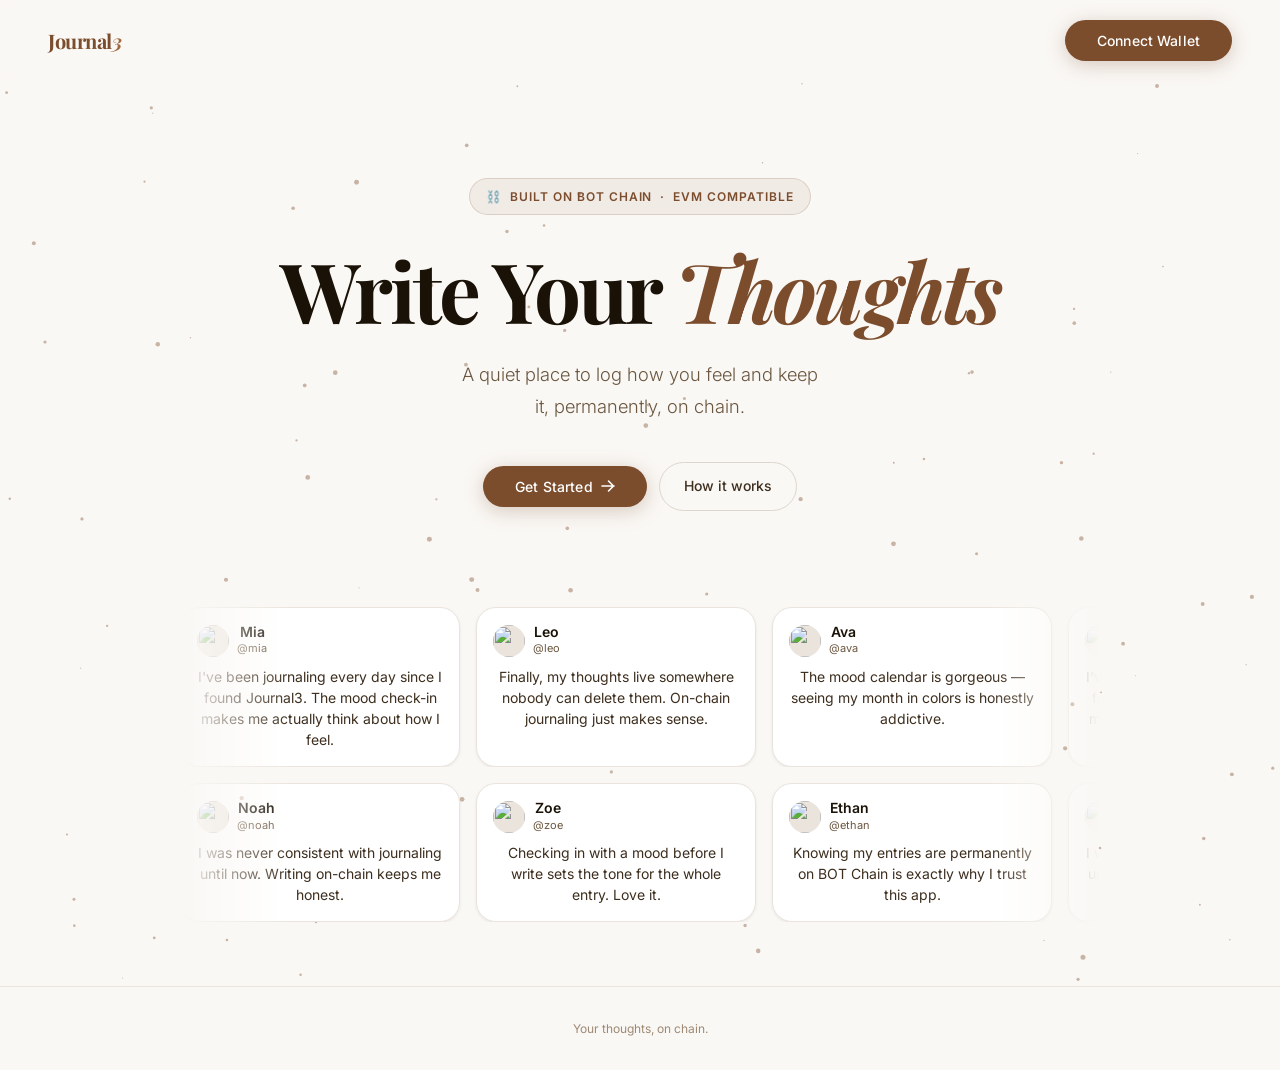
==== index.html @ 5c11bed6 "feat: add Stellar SDK and Freighter API CDN links" ====
<!DOCTYPE html>
<html lang="en">
<head>
  <meta charset="UTF-8" />
  <meta name="viewport" content="width=device-width, initial-scale=1.0" />
  <title>Journal3 — Your thoughts, on chain.</title>
  <meta name="description" content="A daily journaling mini-dApp on BOT Chain. Log your mood, write your thoughts, attach a photo, and optionally mint your entries as NFTs." />
  <meta name="theme-color" content="#FAF8F5" />
  <meta property="og:title" content="Journal3" />
  <meta property="og:description" content="Your daily journal, permanently on BOT Chain." />
  <meta property="og:type" content="website" />

  <!-- Google Fonts (preloaded in CSS; listed here for preconnect) -->
  <link rel="preconnect" href="https://fonts.googleapis.com" />
  <link rel="preconnect" href="https://fonts.gstatic.com" crossorigin />

  <link rel="stylesheet" href="styles.css" />
</head>
<body>

<!-- ══════════════════════════════════════════════════════════
     LANDING PAGE
     Shown before wallet is connected.
══════════════════════════════════════════════════════════ -->
<section id="landing" aria-label="Landing page">

  <!-- Nav -->
  <nav class="landing-nav" id="landing-nav" role="navigation" aria-label="Site navigation">
    <div class="landing-logo" aria-label="Journal3">Journal<em>3</em></div>
    <button class="btn-primary" id="nav-connect-btn" onclick="connectWallet()">
      Connect Wallet
    </button>
  </nav>

  <!-- Hero -->
  <div class="landing-hero" role="main">
    <canvas id="particles-canvas" class="particles-canvas"></canvas>
    <span class="hero-eyebrow" aria-label="Built on BOT Chain">
      ⛓️ &nbsp;Built on BOT Chain &nbsp;·&nbsp; EVM Compatible
    </span>

    <h1 class="hero-headline" id="hero-headline-text">
      Write Your <em>Thoughts.</em>
    </h1>

    <p class="hero-body">
      A quiet place to log how you feel and keep it,&nbsp;permanently,&nbsp;on&nbsp;chain.
    </p>

    <div class="hero-cta-group">
      <button class="btn-primary" id="hero-connect-btn" onclick="connectWallet()">
        Get Started
        <svg width="14" height="14" viewBox="0 0 14 14" fill="none" aria-hidden="true">
          <path d="M1 7h12M7.5 2l5 5-5 5" stroke="currentColor" stroke-width="1.6"
                stroke-linecap="round" stroke-linejoin="round"/>
        </svg>
      </button>
      <a class="btn-secondary" href="how-it-works.html">How it works</a>
    </div>

    <!-- Testimonial marquee -->
    <div class="hero-reviews" aria-label="What people say about Journal3">
      <div class="marquee-row">
        <div class="marquee-track">
          <div class="review-card">
            <div class="review-head">
              <img class="review-avatar" src="https://avatar.vercel.sh/mia" alt="" width="32" height="32" />
              <div class="review-meta">
                <span class="review-name">Mia</span>
                <span class="review-user">@mia</span>
              </div>
            </div>
            <p class="review-body">I've been journaling every day since I found Journal3. The mood check-in makes me actually think about how I feel.</p>
          </div>
          <div class="review-card">
            <div class="review-head">
              <img class="review-avatar" src="https://avatar.vercel.sh/leo" alt="" width="32" height="32" />
              <div class="review-meta">
                <span class="review-name">Leo</span>
                <span class="review-user">@leo</span>
              </div>
            </div>
            <p class="review-body">Finally, my thoughts live somewhere nobody can delete them. On-chain journaling just makes sense.</p>
          </div>
          <div class="review-card">
            <div class="review-head">
              <img class="review-avatar" src="https://avatar.vercel.sh/ava" alt="" width="32" height="32" />
              <div class="review-meta">
                <span class="review-name">Ava</span>
                <span class="review-user">@ava</span>
              </div>
            </div>
            <p class="review-body">The mood calendar is gorgeous — seeing my month in colors is honestly addictive.</p>
          </div>
          <div class="review-card">
            <div class="review-head">
              <img class="review-avatar" src="https://avatar.vercel.sh/mia" alt="" width="32" height="32" />
              <div class="review-meta">
                <span class="review-name">Mia</span>
                <span class="review-user">@mia</span>
              </div>
            </div>
            <p class="review-body">I've been journaling every day since I found Journal3. The mood check-in makes me actually think about how I feel.</p>
          </div>
          <div class="review-card">
            <div class="review-head">
              <img class="review-avatar" src="https://avatar.vercel.sh/leo" alt="" width="32" height="32" />
              <div class="review-meta">
                <span class="review-name">Leo</span>
                <span class="review-user">@leo</span>
              </div>
            </div>
            <p class="review-body">Finally, my thoughts live somewhere nobody can delete them. On-chain journaling just makes sense.</p>
          </div>
          <div class="review-card">
            <div class="review-head">
              <img class="review-avatar" src="https://avatar.vercel.sh/ava" alt="" width="32" height="32" />
              <div class="review-meta">
                <span class="review-name">Ava</span>
                <span class="review-user">@ava</span>
              </div>
            </div>
            <p class="review-body">The mood calendar is gorgeous — seeing my month in colors is honestly addictive.</p>
          </div>
        </div>
      </div>

      <div class="marquee-row reverse">
        <div class="marquee-track">
          <div class="review-card">
            <div class="review-head">
              <img class="review-avatar" src="https://avatar.vercel.sh/noah" alt="" width="32" height="32" />
              <div class="review-meta">
                <span class="review-name">Noah</span>
                <span class="review-user">@noah</span>
              </div>
            </div>
            <p class="review-body">I was never consistent with journaling until now. Writing on-chain keeps me honest.</p>
          </div>
          <div class="review-card">
            <div class="review-head">
              <img class="review-avatar" src="https://avatar.vercel.sh/zoe" alt="" width="32" height="32" />
              <div class="review-meta">
                <span class="review-name">Zoe</span>
                <span class="review-user">@zoe</span>
              </div>
            </div>
            <p class="review-body">Checking in with a mood before I write sets the tone for the whole entry. Love it.</p>
          </div>
          <div class="review-card">
            <div class="review-head">
              <img class="review-avatar" src="https://avatar.vercel.sh/ethan" alt="" width="32" height="32" />
              <div class="review-meta">
                <span class="review-name">Ethan</span>
                <span class="review-user">@ethan</span>
              </div>
            </div>
            <p class="review-body">Knowing my entries are permanently on BOT Chain is exactly why I trust this app.</p>
          </div>
          <div class="review-card">
            <div class="review-head">
              <img class="review-avatar" src="https://avatar.vercel.sh/noah" alt="" width="32" height="32" />
              <div class="review-meta">
                <span class="review-name">Noah</span>
                <span class="review-user">@noah</span>
              </div>
            </div>
            <p class="review-body">I was never consistent with journaling until now. Writing on-chain keeps me honest.</p>
          </div>
          <div class="review-card">
            <div class="review-head">
              <img class="review-avatar" src="https://avatar.vercel.sh/zoe" alt="" width="32" height="32" />
              <div class="review-meta">
                <span class="review-name">Zoe</span>
                <span class="review-user">@zoe</span>
              </div>
            </div>
            <p class="review-body">Checking in with a mood before I write sets the tone for the whole entry. Love it.</p>
          </div>
          <div class="review-card">
            <div class="review-head">
              <img class="review-avatar" src="https://avatar.vercel.sh/ethan" alt="" width="32" height="32" />
              <div class="review-meta">
                <span class="review-name">Ethan</span>
                <span class="review-user">@ethan</span>
              </div>
            </div>
            <p class="review-body">Knowing my entries are permanently on BOT Chain is exactly why I trust this app.</p>
          </div>
        </div>
      </div>
    </div>
  </div>

  <!-- Footer -->
  <footer class="landing-footer">
    <p>Your thoughts, on chain.</p>
  </footer>
</section>


<!-- ══════════════════════════════════════════════════════════
     APP SHELL
     Shown after wallet is connected.
══════════════════════════════════════════════════════════ -->
<div id="app" role="application" aria-label="Journal3 App">

  <!-- ── Floating Pill Sidebar ──────────────────────────────── -->
  <nav class="app-sidebar" role="navigation" aria-label="App navigation">

    <div class="sidebar-logo" aria-hidden="true">J3</div>
    <div class="sidebar-divider" role="separator"></div>

    <!-- Home / Dashboard -->
    <button class="sidebar-btn active"
            id="nav-dashboard"
            data-panel="dashboard"
            data-tip="Home"
            onclick="navigateTo('dashboard')"
            aria-label="Home / Dashboard"
            aria-current="page">
      <svg viewBox="0 0 20 20" fill="currentColor" aria-hidden="true">
        <path d="M10.707 2.293a1 1 0 00-1.414 0l-7 7a1 1 0 001.414 1.414L4
          10.414V17a1 1 0 001 1h2a1 1 0 001-1v-2a1 1 0 011-1h2a1 1 0 011
          1v2a1 1 0 001 1h2a1 1 0 001-1v-6.586l.293.293a1 1 0 001.414
          -1.414l-7-7z"/>
      </svg>
    </button>

    <!-- Write Entry -->
    <button class="sidebar-btn"
            id="nav-write"
            data-panel="write"
            data-tip="Write Entry"
            onclick="navigateTo('write')"
            aria-label="Write new entry">
      <svg viewBox="0 0 20 20" fill="currentColor" aria-hidden="true">
        <path d="M13.586 3.586a2 2 0 112.828 2.828l-.793.793-2.828
          -2.828.793-.793zM11.379 5.793L3 14.172V17h2.828l8.38-8.379
          -2.83-2.828z"/>
      </svg>
    </button>

    <!-- All Entries -->
    <button class="sidebar-btn"
            id="nav-entries"
            data-panel="entries"
            data-tip="All Entries"
            onclick="navigateTo('entries')"
            aria-label="View all entries">
      <svg viewBox="0 0 20 20" fill="currentColor" aria-hidden="true">
        <path fill-rule="evenodd" d="M6 2a1 1 0 00-1 1v1H4a2 2 0 00-2 2v10a2
          2 0 002 2h12a2 2 0 002-2V6a2 2 0 00-2-2h-1V3a1 1 0 10-2 0v1H7V3a1
          1 0 00-1-1zm0 5a1 1 0 000 2h8a1 1 0 100-2H6z" clip-rule="evenodd"/>
      </svg>
    </button>

    <!-- Mood -->
    <button class="sidebar-btn"
            id="nav-mood"
            data-panel="mood"
            data-tip="Mood Stats"
            onclick="navigateTo('mood')"
            aria-label="Mood Statistics">
      <svg viewBox="0 0 24 24" fill="none" stroke="currentColor" stroke-width="2" stroke-linecap="round" stroke-linejoin="round">
        <circle cx="12" cy="12" r="10"></circle>
        <path d="M8 14s1.5 2 4 2 4-2 4-2"></path>
        <line x1="9" y1="9" x2="9.01" y2="9"></line>
        <line x1="15" y1="9" x2="15.01" y2="9"></line>
      </svg>
    </button>

    <div class="sidebar-divider" role="separator"></div>

    <!-- Settings -->
    <button class="sidebar-btn"
            id="nav-settings"
            data-panel="settings"
            data-tip="Settings"
            onclick="navigateTo('settings')"
            aria-label="Settings">
      <svg viewBox="0 0 20 20" fill="currentColor" aria-hidden="true">
        <path fill-rule="evenodd" d="M11.49 3.17c-.38-1.56-2.6-1.56-2.98
          0a1.532 1.532 0 01-2.286.948c-1.372-.836-2.942.734-2.106
          2.106.54.886.061 2.042-.947 2.287-1.561.379-1.561 2.6 0 2.978a1.532
          1.532 0 01.947 2.287c-.836 1.372.734 2.942 2.106 2.106a1.532 1.532
          0 012.287.947c.379 1.561 2.6 1.561 2.978 0a1.533 1.533 0 012.287
          -.947c1.372.836 2.942-.734 2.106-2.106a1.533 1.533 0 01.947-2.287
          c1.561-.379 1.561-2.6 0-2.978a1.532 1.532 0 01-.947-2.287c.836
          -1.372-.734-2.942-2.106-2.106a1.532 1.532 0 01-2.287-.947zM10 13a3
          3 0 100-6 3 3 0 000 6z" clip-rule="evenodd"/>
      </svg>
    </button>
    
    <!-- Exit / Home -->
    <button class="sidebar-btn"
            id="nav-logout"
            data-tip="Exit App"
            onclick="disconnectWallet()"
            aria-label="Exit to landing page"
            style="color: var(--error);">
      <svg viewBox="0 0 24 24" fill="none" stroke="currentColor" stroke-width="2" stroke-linecap="round" stroke-linejoin="round">
        <path d="M9 21H5a2 2 0 0 1-2-2V5a2 2 0 0 1 2-2h4"></path>
        <polyline points="16 17 21 12 16 7"></polyline>
        <line x1="21" y1="12" x2="9" y2="12"></line>
      </svg>
    </button>

  </nav>

  <!-- ── Main Content ───────────────────────────────────────── -->
  <main class="app-main" role="main">

    <!-- Top Bar -->
    <div class="app-topbar" style="justify-content: flex-end;">
      <div class="topbar-right">
        <span class="network-badge testnet" id="network-badge" aria-live="polite"><svg width="12" height="12" viewBox="0 0 24 24" fill="none" stroke="currentColor" stroke-width="2" stroke-linecap="round" stroke-linejoin="round" style="display:inline-block;vertical-align:-2px;margin-right:5px;"><path d="M9 3h6M10 3v5.5L4.5 19a2 2 0 0 0 1.8 3h11.4a2 2 0 0 0 1.8-3L14 8.5V3"/><path d="M7 15h10"/></svg>Testnet</span>
        <div class="wallet-chip" id="wallet-chip" aria-live="polite">
          <div class="wallet-dot" aria-hidden="true"></div>
          <span id="wallet-address-short">0x···</span>
        </div>
      </div>
    </div>

    <!-- ── Dashboard Panel ── -->
    <section class="panel active" id="panel-dashboard" aria-label="Dashboard">
      <div id="dashboard-content"></div>
    </section>

    <!-- ── Write Panel ── -->
    <section class="panel" id="panel-write" aria-label="Write entry">
      <h2 class="panel-title">New Entry</h2>
      <p class="panel-subtitle">Take a moment. Write what's on your mind.</p>
      <div id="write-content"></div>
    </section>

    <!-- ── All Entries Panel ── -->
    <section class="panel" id="panel-entries" aria-label="All entries">
      <h2 class="panel-title">Your Journal</h2>
      <p class="panel-subtitle">Every entry, forever on chain.</p>
      <div id="entries-content"></div>
    </section>

    <!-- ── Mood Panel ── -->
    <section class="panel" id="panel-mood" aria-label="Mood Statistics">
      <div id="mood-content"></div>
    </section>

    <!-- ── Settings Panel ── -->
    <section class="panel" id="panel-settings" aria-label="Settings">
      <h2 class="panel-title">Settings</h2>
      <p class="panel-subtitle">Manage your Journal3 profile and preferences.</p>
      <div id="settings-content"></div>
    </section>

  </main>
</div>


<!-- ══════════════════════════════════════════════════════════
     MODALS
══════════════════════════════════════════════════════════ -->

<!-- ── Edit Entry Modal ── -->
<div class="modal-overlay" id="edit-modal" role="dialog"
     aria-modal="true" aria-labelledby="edit-modal-title">
  <div class="modal">
    <h3 class="modal-title" id="edit-modal-title">Edit Entry</h3>
    <p class="modal-subtitle">
      Changes are saved on-chain. The previous state remains in blockchain history forever.
    </p>
    <div id="edit-modal-body"></div>
  </div>
</div>

<!-- ── Delete Modal -->
  <div class="modal-overlay" id="delete-modal" aria-hidden="true">
    <div class="modal" role="dialog" aria-labelledby="delete-modal-title">
      <div class="modal-header">
        <h2 class="modal-title" id="delete-modal-title" style="color:var(--error);">Delete Entry?</h2>
        <button class="modal-close" onclick="closeModal('delete-modal')" aria-label="Cancel">✕</button>
      </div>
      <div class="modal-body">
        <p style="color:var(--ink-2);line-height:1.6;margin-bottom:24px;">
          This will hide the entry from your view. However, because it is written to the blockchain, the underlying data remains permanently on-chain.
        </p>
        <div class="modal-actions" style="justify-content:flex-end;">
          <button class="btn-ghost" onclick="closeModal('delete-modal')">Cancel</button>
          <button class="btn-danger" id="delete-confirm-btn">Yes, delete it</button>
        </div>
      </div>
    </div>
  </div>

  <!-- Article Modal -->
  <div class="modal-overlay" id="article-modal" aria-hidden="true">
    <div class="modal" role="dialog" aria-labelledby="article-modal-title">
      <div class="modal-header">
        <h2 class="modal-title" id="article-modal-title" style="font-family: var(--font-serif); font-size: 1.5rem;">Article</h2>
        <button class="modal-close" onclick="closeModal('article-modal')" aria-label="Close modal">✕</button>
      </div>
      <div class="modal-body" id="article-modal-body" style="font-size: 1.05rem; line-height: 1.7; color: var(--ink-2); max-height: 65vh; overflow-y: auto; padding-right: 8px;">
        <!-- Article content here -->
      </div>
    </div>
  </div>

<!-- ── Mint NFT Modal ── -->
<div class="modal-overlay" id="mint-modal" role="dialog"
     aria-modal="true" aria-labelledby="mint-modal-title">
  <div class="modal">
    <h3 class="modal-title" id="mint-modal-title">Mint as NFT</h3>
    <p class="modal-subtitle">
      Mint this journal entry as an ERC-721 NFT on BOT Chain.
      This can only be done once per entry.
    </p>
    <div id="mint-modal-body"></div>
    <div class="modal-actions">
      <button class="btn-ghost" onclick="closeModal('mint-modal')">Cancel</button>
      <button class="btn-save" id="mint-confirm-btn">Mint NFT</button>
    </div>
  </div>
</div>

<!-- ── MetaMask Not Found Modal ── -->
<div class="modal-overlay" id="metamask-modal" role="dialog"
     aria-modal="true" aria-labelledby="mm-modal-title">
  <div class="modal">
    <h3 class="modal-title" id="mm-modal-title">MetaMask Required</h3>
    <p class="modal-subtitle">
      Journal3 requires the MetaMask browser extension to connect your wallet
      and write entries on BOT Chain.
    </p>
    <div class="modal-actions">
      <button class="btn-ghost" onclick="closeModal('metamask-modal')">Cancel</button>
      <a class="btn-save"
         href="https://metamask.io/download/"
         target="_blank"
         rel="noopener noreferrer"
         style="text-decoration:none;">
        Install MetaMask ↗
      </a>
    </div>
  </div>
</div>

<!-- ── Entry Full-View Modal ── -->
<div class="modal-overlay" id="view-modal" role="dialog"
     aria-modal="true" aria-labelledby="view-modal-title">
  <div class="modal">
    <h3 class="modal-title" id="view-modal-title"></h3>
    <div id="view-modal-body"></div>
    <div class="modal-actions">
      <button class="btn-ghost" onclick="closeModal('view-modal')">Close</button>
    </div>
  </div>
</div>


<!-- ══════════════════════════════════════════════════════════
     UTILITY ELEMENTS
══════════════════════════════════════════════════════════ -->

<!-- Toast notifications -->
<div class="toast-container" id="toast-container" aria-live="assertive" aria-atomic="false"></div>

<!-- Hidden file inputs -->
<input type="file" id="avatar-input" accept="image/*"  style="display:none" aria-hidden="true" />


<!-- ══════════════════════════════════════════════════════════
     SCRIPTS
══════════════════════════════════════════════════════════ -->
<!-- Stellar SDK & Freighter API -->
<script src="https://unpkg.com/@stellar/stellar-sdk/dist/stellar-sdk.min.js"></script>
<script src="https://cdnjs.cloudflare.com/ajax/libs/stellar-freighter-api/6.0.1/index.min.js"></script>
<!-- ethers.js v6 (UMD build via jsDelivr CDN) -->
<script src="https://cdn.jsdelivr.net/npm/ethers@6.7.1/dist/ethers.umd.min.js"></script>
<!-- App logic -->
<script src="app.js?v=11"></script>
<script src="particles.js"></script>
<script src="typing.js"></script>

</body>
</html>
---- styles.css ----
/* ============================================================
   JOURNAL3 — Design System & Styles
   Anthropic-inspired, light mode, brown accent, glassmorphism
   Fonts: Playfair Display (serif) + Inter (sans) via Google Fonts
   ============================================================ */

@import url('https://fonts.googleapis.com/css2?family=Playfair+Display:ital,wght@0,400;0,500;0,600;0,700;1,400;1,500&family=Inter:wght@300;400;500;600&display=swap');

/* ─── CSS Custom Properties ───────────────────────────────── */
:root {
  /* Background / Surface */
  --bg:          #FAF8F5;
  --surface:     #F4F0EA;
  --surface-2:   #EAE4DC;
  --surface-3:   #DDD6CB;

  /* Ink / Text */
  --ink:         #1A1207;
  --ink-2:       #3D2E1E;
  --ink-3:       #6B5740;
  --ink-4:       #9E8A74;

  /* Brown Accent (replaces Anthropic orange) */
  --brown:       #7C4D2D;
  --brown-light: #A06840;
  --brown-dark:  #5C3620;
  --brown-xl:    #C5956A;
  --brown-glass: rgba(124,77,45,0.07);
  --brown-glass-hover: rgba(124,77,45,0.12);
  --brown-border:rgba(124,77,45,0.18);

  /* Semantic */
  --white:   #FFFFFF;
  --error:   #C0392B;
  --success: #27AE60;
  --info:    #2980B9;

  /* Mood (1=red → 5=green) */
  --mood-1: #E74C3C;
  --mood-2: #E67E22;
  --mood-3: #F1C40F;
  --mood-4: #82C91E;
  --mood-5: #27AE60;

  /* Typography */
  --font-serif: 'Playfair Display', Georgia, 'Times New Roman', serif;
  --font-sans:  'Inter', system-ui, -apple-system, BlinkMacSystemFont, sans-serif;

  /* Scale */
  --text-xs:   0.75rem;
  --text-sm:   0.875rem;
  --text-base: 1rem;
  --text-lg:   1.125rem;
  --text-xl:   1.25rem;
  --text-2xl:  1.5rem;
  --text-3xl:  1.875rem;
  --text-4xl:  2.25rem;
  --text-5xl:  3rem;

  /* Weights */
  --w-light:    300;
  --w-regular:  400;
  --w-medium:   500;
  --w-semibold: 600;
  --w-bold:     700;

  /* Spacing (4px base) */
  --sp-1:  0.25rem;
  --sp-2:  0.5rem;
  --sp-3:  0.75rem;
  --sp-4:  1rem;
  --sp-5:  1.25rem;
  --sp-6:  1.5rem;
  --sp-8:  2rem;
  --sp-10: 2.5rem;
  --sp-12: 3rem;
  --sp-16: 4rem;
  --sp-20: 5rem;
  --sp-24: 6rem;

  /* Radius */
  --r-sm:   6px;
  --r-md:   12px;
  --r-lg:   20px;
  --r-xl:   28px;
  --r-pill: 9999px;

  /* Shadows */
  --shadow-sm: 0 1px 3px rgba(26,18,7,0.08);
  --shadow-md: 0 4px 16px rgba(26,18,7,0.1);
  --shadow-lg: 0 12px 40px rgba(26,18,7,0.13);
  --shadow-xl: 0 24px 72px rgba(26,18,7,0.16);

  /* Transitions */
  --t-fast: 140ms ease;
  --t-base: 240ms ease;
  --t-slow: 400ms ease;
}

/* ─── Reset ───────────────────────────────────────────────── */
*, *::before, *::after { box-sizing: border-box; margin: 0; padding: 0; }

html {
  scroll-behavior: smooth;
  -webkit-font-smoothing: antialiased;
  -moz-osx-font-smoothing: grayscale;
  text-rendering: optimizeLegibility;
}

body {
  font-family: var(--font-sans);
  background: var(--bg);
  color: var(--ink);
  font-size: var(--text-base);
  line-height: 1.6;
  min-height: 100vh;
}

img     { max-width: 100%; display: block; }
button  { cursor: pointer; font-family: var(--font-sans); border: none; background: none; }
input, textarea, select { font-family: var(--font-sans); }
a       { color: var(--brown); text-decoration: none; }

/* ═══════════════════════════════════════════════════════════
   LANDING PAGE
═══════════════════════════════════════════════════════════ */

#landing {
  min-height: 100vh;
  display: flex;
  flex-direction: column;
}

/* ── Nav ── */
.landing-nav {
  display: flex;
  align-items: center;
  justify-content: space-between;
  padding: var(--sp-5) var(--sp-12);
  position: sticky;
  top: 0;
  z-index: 100;
  background: rgba(250,248,245,0.88);
  backdrop-filter: blur(16px) saturate(160%);
  -webkit-backdrop-filter: blur(16px) saturate(160%);
  border-bottom: 1px solid transparent;
  transition: border-color var(--t-base);
}

.landing-nav.scrolled { border-color: var(--surface-2); }

.landing-logo {
  font-family: var(--font-serif);
  font-size: var(--text-xl);
  font-weight: var(--w-bold);
  color: var(--brown);
  letter-spacing: -0.025em;
  user-select: none;
}

.landing-logo em {
  font-style: italic;
  color: var(--brown-light);
}

/* ── Hero ── */
.landing-hero {
  flex: 1;
  display: flex;
  flex-direction: column;
  align-items: center;
  justify-content: center;
  text-align: center;
  padding: var(--sp-24) var(--sp-8) var(--sp-16);
  position: relative;
  overflow: hidden;
}

.particles-canvas {
  position: absolute;
  top: 0;
  left: 0;
  width: 100%;
  height: 100%;
  pointer-events: none;
  z-index: 0;
}

.landing-hero > *:not(canvas) {
  position: relative;
  z-index: 10;
}

.hero-eyebrow {
  display: inline-flex;
  align-items: center;
  gap: var(--sp-2);
  font-size: var(--text-xs);
  font-weight: var(--w-semibold);
  letter-spacing: 0.08em;
  text-transform: uppercase;
  color: var(--brown);
  background: var(--brown-glass);
  border: 1px solid var(--brown-border);
  padding: var(--sp-2) var(--sp-4);
  border-radius: var(--r-pill);
  margin-bottom: var(--sp-8);
}

.hero-headline {
  font-family: var(--font-serif);
  font-size: clamp(2.75rem, 6.5vw, 5.5rem);
  font-weight: var(--w-bold);
  line-height: 1.04;
  letter-spacing: -0.035em;
  color: var(--ink);
  margin-bottom: var(--sp-6);
  max-width: 14ch;
}

.hero-headline em {
  font-style: italic;
  color: var(--brown);
}

.hero-body {
  font-size: clamp(1rem, 1.5vw, 1.15rem);
  font-weight: var(--w-light);
  color: var(--ink-3);
  max-width: 460px;
  line-height: 1.75;
  margin-bottom: var(--sp-10);
}

.hero-cta-group {
  display: flex;
  gap: var(--sp-3);
  align-items: center;
  flex-wrap: wrap;
  justify-content: center;
  margin-bottom: var(--sp-16);
}

/* ── Buttons ── */
.btn-primary {
  display: inline-flex;
  align-items: center;
  gap: var(--sp-2);
  background: var(--brown);
  color: var(--white);
  font-size: var(--text-sm);
  font-weight: var(--w-medium);
  padding: var(--sp-3) var(--sp-8);
  border-radius: var(--r-pill);
  transition: all var(--t-base);
  box-shadow: 0 4px 20px rgba(124,77,45,0.28);
  letter-spacing: 0.01em;
  cursor: pointer;
  border: none;
}

.btn-primary:hover {
  background: var(--brown-light);
  transform: translateY(-2px);
  box-shadow: 0 8px 28px rgba(124,77,45,0.38);
}

.btn-primary:active {
  transform: translateY(0);
  box-shadow: 0 2px 10px rgba(124,77,45,0.22);
}

.btn-secondary {
  display: inline-flex;
  align-items: center;
  gap: var(--sp-2);
  background: transparent;
  color: var(--ink-2);
  font-size: var(--text-sm);
  font-weight: var(--w-medium);
  padding: var(--sp-3) var(--sp-6);
  border-radius: var(--r-pill);
  border: 1.5px solid var(--surface-3);
  transition: all var(--t-fast);
  cursor: pointer;
}

.btn-secondary:hover {
  border-color: var(--brown-border);
  color: var(--brown);
  background: var(--brown-glass);
}

/* ── Hero reviews marquee ── */
.hero-reviews {
  width: 100%;
  max-width: 920px;
  margin: var(--sp-8) auto 0;
  display: flex;
  flex-direction: column;
  gap: var(--sp-4);
}

.marquee-row {
  overflow: hidden;
  -webkit-mask-image: linear-gradient(90deg, transparent, #000 12%, #000 88%, transparent);
  mask-image: linear-gradient(90deg, transparent, #000 12%, #000 88%, transparent);
}

.marquee-track {
  display: flex;
  gap: var(--sp-4);
  width: max-content;
  animation: marquee-scroll 28s linear infinite;
}

.marquee-row.reverse .marquee-track {
  animation-direction: reverse;
}

.marquee-row:hover .marquee-track {
  animation-play-state: paused;
}

@keyframes marquee-scroll {
  from { transform: translateX(0); }
  to   { transform: translateX(-50%); }
}

.review-card {
  width: 280px;
  flex-shrink: 0;
  background: var(--white);
  border: 1px solid var(--surface-2);
  border-radius: var(--r-lg);
  padding: var(--sp-4);
  box-shadow: var(--shadow-sm);
  transition: transform var(--t-fast), box-shadow var(--t-fast);
}

.review-card:hover {
  transform: translateY(-2px);
  box-shadow: var(--shadow-md, 0 8px 24px rgba(60, 45, 30, 0.08));
}

.review-head {
  display: flex;
  align-items: center;
  gap: var(--sp-2);
}

.review-avatar {
  border-radius: 50%;
  background: var(--surface-2);
}

.review-meta {
  display: flex;
  flex-direction: column;
}

.review-name {
  font-size: var(--text-sm);
  font-weight: var(--w-semibold);
  color: var(--ink);
  line-height: 1.2;
}

.review-user {
  font-size: 11px;
  color: var(--ink-3);
}

.review-body {
  margin-top: var(--sp-2);
  font-size: var(--text-sm);
  line-height: 1.5;
  color: var(--ink-2);
}

/* ── Article Layout (Anthropic Style) ── */
.article-page {
  background: var(--bg);
  min-height: 100vh;
  display: flex;
  flex-direction: column;
}

.article-header {
  padding: var(--sp-20) var(--sp-6) var(--sp-12);
  max-width: 720px;
  margin: 0 auto;
  text-align: center;
}

.article-header h1 {
  font-family: var(--font-serif);
  font-size: clamp(2.5rem, 5vw, 4rem);
  font-weight: var(--w-bold);
  color: var(--ink);
  letter-spacing: -0.025em;
  line-height: 1.1;
  margin-bottom: var(--sp-6);
}

.article-header p {
  font-size: var(--text-lg);
  color: var(--ink-3);
  font-weight: var(--w-light);
  max-width: 540px;
  margin: 0 auto;
}

.article-content {
  max-width: 680px;
  margin: 0 auto;
  padding: 0 var(--sp-6) var(--sp-24);
}

.article-content h2 {
  font-family: var(--font-serif);
  font-size: var(--text-2xl);
  font-weight: var(--w-semibold);
  color: var(--ink);
  margin-top: var(--sp-12);
  margin-bottom: var(--sp-4);
  letter-spacing: -0.015em;
}

.article-content p {
  font-size: 1.125rem;
  color: var(--ink-2);
  line-height: 1.8;
  margin-bottom: var(--sp-6);
  font-weight: 300;
}

.article-content strong {
  font-weight: var(--w-medium);
  color: var(--ink);
}

.article-divider {
  width: 40px;
  height: 2px;
  background: var(--brown);
  margin: var(--sp-12) auto;
  opacity: 0.3;
}

/* ── Landing footer ── */
.landing-footer {
  text-align: center;
  padding: var(--sp-8);
  color: var(--ink-4);
  font-size: var(--text-xs);
  border-top: 1px solid var(--surface-2);
}

/* ═══════════════════════════════════════════════════════════
   APP SHELL
═══════════════════════════════════════════════════════════ */

#app {
  display: none;
  min-height: 100vh;
}

#app.active { display: flex; }

/* ── Sidebar (brown glassmorphism pill) ── */
.app-sidebar {
  position: fixed;
  left: var(--sp-5);
  top: 50%;
  transform: translateY(-50%);
  z-index: 300;

  width: 62px;
  border-radius: var(--r-pill);
  padding: var(--sp-5) var(--sp-3);

  /* Brown liquid-glass effect */
  background: rgba(250,248,245,0.72);
  backdrop-filter: blur(28px) saturate(180%);
  -webkit-backdrop-filter: blur(28px) saturate(180%);
  border: 1px solid rgba(124,77,45,0.22);
  box-shadow:
    0 8px 40px rgba(124,77,45,0.14),
    inset 0 1px 0 rgba(255,255,255,0.7),
    inset 0 -1px 0 rgba(124,77,45,0.06);

  display: flex;
  flex-direction: column;
  align-items: center;
  gap: var(--sp-1);
}

.sidebar-logo {
  font-family: var(--font-serif);
  font-size: 0.6rem;
  font-weight: var(--w-bold);
  color: var(--brown);
  letter-spacing: -0.01em;
  text-align: center;
  margin-bottom: var(--sp-2);
  line-height: 1;
}

.sidebar-divider {
  width: 28px;
  height: 1px;
  background: var(--brown-border);
  margin: var(--sp-2) 0;
  flex-shrink: 0;
}

.sidebar-btn {
  width: 42px;
  height: 42px;
  border-radius: var(--r-pill);
  display: flex;
  align-items: center;
  justify-content: center;
  color: var(--ink-4);
  transition: all var(--t-fast);
  position: relative;
  cursor: pointer;
  background: transparent;
  border: none;
  flex-shrink: 0;
}

.sidebar-btn:hover {
  background: var(--brown-glass-hover);
  color: var(--brown);
}

.sidebar-btn.active {
  background: var(--brown);
  color: var(--white);
  box-shadow: 0 4px 14px rgba(124,77,45,0.38);
}

.sidebar-btn svg { width: 18px; height: 18px; flex-shrink: 0; }

/* Tooltip */
.sidebar-btn::after {
  content: attr(data-tip);
  position: absolute;
  left: calc(100% + 14px);
  top: 50%;
  transform: translateY(-50%);
  background: var(--ink);
  color: var(--white);
  font-size: 11px;
  font-weight: var(--w-medium);
  padding: 5px 10px;
  border-radius: var(--r-sm);
  white-space: nowrap;
  opacity: 0;
  pointer-events: none;
  transition: opacity var(--t-fast);
  z-index: 400;
}

.sidebar-btn:hover::after { opacity: 1; }

/* ── Main content ── */
.app-main {
  margin: 0 auto;
  padding: var(--sp-8) var(--sp-10);
  padding-left: 116px; /* Space for the fixed sidebar */
  max-width: 976px;    /* 860px content + 116px padding */
  width: 100%;
  min-height: 100vh;
}

/* ── Top bar ── */
.app-topbar {
  display: flex;
  align-items: center;
  justify-content: space-between;
  margin-bottom: var(--sp-8);
  flex-wrap: wrap;
  gap: var(--sp-3);
}

.app-greeting {
  font-family: var(--font-serif);
  font-size: var(--text-2xl);
  font-weight: var(--w-semibold);
  color: var(--ink);
  letter-spacing: -0.02em;
}

.app-greeting span { color: var(--brown); }

.topbar-right {
  display: flex;
  align-items: center;
  gap: var(--sp-3);
}

.network-badge {
  display: inline-flex;
  align-items: center;
  gap: 5px;
  font-size: var(--text-xs);
  font-weight: var(--w-semibold);
  padding: 4px 10px;
  border-radius: var(--r-pill);
  letter-spacing: 0.02em;
}

.network-badge.testnet {
  background: rgba(230,126,34,0.1);
  color: #c0680a;
  border: 1px solid rgba(230,126,34,0.25);
}

.network-badge.mainnet {
  background: rgba(39,174,96,0.1);
  color: #1a7a43;
  border: 1px solid rgba(39,174,96,0.25);
}

.wallet-chip {
  display: flex;
  align-items: center;
  gap: var(--sp-2);
  background: var(--surface);
  border: 1px solid var(--surface-2);
  border-radius: var(--r-pill);
  padding: var(--sp-2) var(--sp-4);
  font-size: var(--text-sm);
  color: var(--ink-2);
  font-weight: var(--w-medium);
}

.wallet-dot {
  width: 7px;
  height: 7px;
  border-radius: 50%;
  background: var(--success);
  box-shadow: 0 0 0 2px rgba(39,174,96,0.2);
  flex-shrink: 0;
}

/* ═══════════════════════════════════════════════════════════
   PANEL SYSTEM
═══════════════════════════════════════════════════════════ */

.panel { display: none; }

.panel.active {
  display: block;
  animation: fadeUp 0.28s ease both;
}

@keyframes fadeUp {
  from { opacity: 0; transform: translateY(10px); }
  to   { opacity: 1; transform: translateY(0); }
}

.panel-title {
  font-family: var(--font-serif);
  font-size: var(--text-3xl);
  font-weight: var(--w-bold);
  color: var(--ink);
  letter-spacing: -0.025em;
  margin-bottom: var(--sp-2);
}

.panel-subtitle {
  color: var(--ink-3);
  font-size: var(--text-base);
  margin-bottom: var(--sp-8);
  font-weight: var(--w-light);
}

/* ─── Today card ── */
.today-card {
  background: var(--white);
  border: 1px solid var(--surface-2);
  border-radius: var(--r-xl);
  padding: var(--sp-8);
  margin-bottom: var(--sp-8);
  position: relative;
  overflow: hidden;
  box-shadow: var(--shadow-sm);
}

.today-card::before {
  content: '';
  position: absolute;
  top: 0; left: 0; right: 0;
  height: 3px;
  background: linear-gradient(90deg, var(--brown), var(--brown-xl));
  border-radius: var(--r-xl) var(--r-xl) 0 0;
}

.today-date-label {
  font-size: var(--text-sm);
  font-weight: var(--w-semibold);
  color: var(--ink-3);
  margin-bottom: var(--sp-2);
  letter-spacing: 0.01em;
}

.today-no-entry {
  color: var(--ink-3);
  font-size: var(--text-base);
  margin-bottom: var(--sp-6);
  font-weight: var(--w-light);
}

/* ═══════════════════════════════════════════════════════════
   WRITE FORM
═══════════════════════════════════════════════════════════ */

.write-form { display: flex; flex-direction: column; gap: var(--sp-6); }

.form-group { display: flex; flex-direction: column; gap: var(--sp-2); }

.form-label {
  font-size: var(--text-sm);
  font-weight: var(--w-medium);
  color: var(--ink-2);
  letter-spacing: 0.01em;
}

.form-textarea {
  width: 100%;
  min-height: 180px;
  padding: var(--sp-4) var(--sp-5);
  background: var(--white);
  border: 1.5px solid var(--surface-2);
  border-radius: var(--r-md);
  font-size: var(--text-base);
  color: var(--ink);
  line-height: 1.75;
  resize: vertical;
  transition: border-color var(--t-fast), box-shadow var(--t-fast);
}

.form-textarea:focus {
  outline: none;
  border-color: var(--brown);
  box-shadow: 0 0 0 3px rgba(124,77,45,0.1);
}

.form-textarea::placeholder { color: var(--ink-4); }

/* ── Mood Selector ── */
.mood-selector {
  display: flex;
  align-items: center;
  gap: var(--sp-3);
}

.mood-end-label {
  font-size: var(--text-xs);
  color: var(--ink-4);
  white-space: nowrap;
  width: 72px;
  flex-shrink: 0;
}

.mood-end-label:last-child { text-align: right; }

.mood-steps {
  display: flex;
  gap: var(--sp-2);
  flex: 1;
  justify-content: center;
}

.mood-step {
  display: flex;
  flex-direction: column;
  align-items: center;
  gap: 4px;
  cursor: pointer;
}

.mood-btn {
  width: 50px;
  height: 50px;
  border-radius: 50%;
  border: 2.5px solid transparent;
  display: flex;
  align-items: center;
  justify-content: center;
  font-size: 1.5rem;
  transition: all var(--t-fast);
  background: var(--surface);
  cursor: pointer;
}

.mood-btn:hover { transform: scale(1.12); border-color: currentColor; }

.mood-btn.selected {
  transform: scale(1.18);
  border-color: currentColor;
  box-shadow: 0 4px 16px rgba(0,0,0,0.18);
}

.mood-btn-label {
  font-size: 10px;
  color: var(--ink-4);
  text-align: center;
  line-height: 1.2;
}

/* ── Photo Upload ── */
.photo-drop {
  border: 2px dashed var(--surface-3);
  border-radius: var(--r-md);
  padding: var(--sp-6) var(--sp-4);
  display: flex;
  flex-direction: column;
  align-items: center;
  gap: var(--sp-2);
  cursor: pointer;
  transition: all var(--t-fast);
  background: var(--surface);
  text-align: center;
}

.photo-drop:hover { border-color: var(--brown); background: var(--brown-glass); }
.photo-drop.has-file { border-style: solid; border-color: var(--brown); }

.photo-drop-icon { font-size: 1.75rem; opacity: 0.45; }

.photo-drop-text {
  font-size: var(--text-sm);
  color: var(--ink-3);
}

.photo-drop-hint {
  font-size: var(--text-xs);
  color: var(--ink-4);
  margin-top: 2px;
}

.photo-preview-img {
  width: 100%;
  max-height: 220px;
  object-fit: cover;
  border-radius: var(--r-md);
}

/* ── Blockchain note ── */
.chain-note {
  font-size: 11px;
  color: var(--ink-4);
  line-height: 1.55;
  display: flex;
  align-items: flex-start;
  gap: var(--sp-2);
}

.chain-note-icon { flex-shrink: 0; margin-top: 1px; }

/* ── Form Actions ── */
.form-actions {
  display: flex;
  align-items: center;
  gap: var(--sp-3);
  justify-content: flex-end;
}

/* Shared button styles (reuse across app) */
.btn-save {
  display: inline-flex;
  align-items: center;
  gap: var(--sp-2);
  background: var(--brown);
  color: var(--white);
  font-size: var(--text-sm);
  font-weight: var(--w-medium);
  padding: var(--sp-3) var(--sp-6);
  border-radius: var(--r-pill);
  transition: all var(--t-base);
  box-shadow: 0 2px 10px rgba(124,77,45,0.22);
  cursor: pointer;
  border: none;
}

.btn-save:hover {
  background: var(--brown-light);
  transform: translateY(-1px);
  box-shadow: 0 6px 20px rgba(124,77,45,0.3);
}

.btn-save:disabled {
  opacity: 0.55;
  cursor: not-allowed;
  transform: none;
  box-shadow: none;
}

.btn-ghost {
  display: inline-flex;
  align-items: center;
  gap: var(--sp-2);
  background: transparent;
  color: var(--ink-3);
  font-size: var(--text-sm);
  font-weight: var(--w-medium);
  padding: var(--sp-3) var(--sp-5);
  border-radius: var(--r-pill);
  border: none;
  cursor: pointer;
  transition: all var(--t-fast);
}

.btn-ghost:hover { background: var(--surface); color: var(--ink-2); }

.btn-danger {
  display: inline-flex;
  align-items: center;
  gap: var(--sp-2);
  background: transparent;
  color: var(--error);
  font-size: var(--text-sm);
  font-weight: var(--w-medium);
  padding: var(--sp-3) var(--sp-5);
  border-radius: var(--r-pill);
  border: 1.5px solid rgba(192,57,43,0.28);
  cursor: pointer;
  transition: all var(--t-fast);
}

.btn-danger:hover {
  background: rgba(192,57,43,0.06);
  border-color: var(--error);
}

/* ═══════════════════════════════════════════════════════════
   CALENDAR
═══════════════════════════════════════════════════════════ */

.cal-header {
  display: flex;
  align-items: center;
  justify-content: space-between;
  margin-bottom: var(--sp-5);
}

.cal-nav-btn {
  width: 36px;
  height: 36px;
  border-radius: 50%;
  display: flex;
  align-items: center;
  justify-content: center;
  background: var(--surface);
  border: 1px solid var(--surface-2);
  color: var(--ink-3);
  cursor: pointer;
  transition: all var(--t-fast);
}

.cal-nav-btn:hover { background: var(--brown-glass); color: var(--brown); border-color: var(--brown-border); }

.cal-month-label {
  font-family: var(--font-serif);
  font-size: var(--text-xl);
  font-weight: var(--w-semibold);
  color: var(--ink);
}

.cal-grid {
  display: grid;
  grid-template-columns: repeat(7, 1fr);
  gap: 4px;
}

.cal-weekday {
  text-align: center;
  font-size: 10px;
  font-weight: var(--w-semibold);
  color: var(--ink-4);
  padding: var(--sp-2) 0;
  letter-spacing: 0.06em;
  text-transform: uppercase;
}

.cal-day {
  height: 64px;
  aspect-ratio: auto;
  display: flex;
  flex-direction: column;
  align-items: center;
  justify-content: flex-start;
  padding-top: 5px;
  border-radius: var(--r-md);
  cursor: pointer;
  position: relative;
  transition: all var(--t-fast);
  overflow: hidden;
}

.cal-day:not(.cal-empty):hover { background: var(--surface); }

.cal-day.cal-today {
  background: var(--brown-glass);
  font-weight: var(--w-semibold);
  color: var(--brown);
}

.cal-day.cal-today:hover { background: var(--brown-glass-hover); }

.cal-day.cal-empty { cursor: default; }

.cal-day-num {
  font-size: 13px;
  line-height: 1;
  color: var(--ink-2);
}

.cal-today .cal-day-num { color: var(--brown); }

.cal-mood-dot {
  width: 5px;
  height: 5px;
  border-radius: 50%;
  margin-top: 3px;
}

.cal-day-snip {
  font-size: 9px;
  line-height: 1.25;
  color: var(--ink-3);
  width: 100%;
  padding: 3px 4px 0;
  display: -webkit-box;
  -webkit-line-clamp: 2;
  -webkit-box-orient: vertical;
  overflow: hidden;
  word-break: break-word;
}

/* ═══════════════════════════════════════════════════════════
   ALL ENTRIES VIEW
═══════════════════════════════════════════════════════════ */

.view-toggle {
  display: flex;
  background: var(--surface);
  border: 1px solid var(--surface-2);
  border-radius: var(--r-pill);
  padding: 3px;
  width: fit-content;
  margin-bottom: var(--sp-6);
}

.view-toggle-btn {
  display: flex;
  align-items: center;
  gap: var(--sp-2);
  font-size: var(--text-sm);
  font-weight: var(--w-medium);
  color: var(--ink-3);
  padding: 7px var(--sp-5);
  border-radius: var(--r-pill);
  border: none;
  cursor: pointer;
  transition: all var(--t-fast);
  background: transparent;
}

.view-toggle-btn.active {
  background: var(--white);
  color: var(--ink);
  box-shadow: var(--shadow-sm);
}

/* ── Entry Card ── */
.entry-card {
  background: var(--white);
  border: 1px solid var(--surface-2);
  border-radius: var(--r-xl);
  padding: var(--sp-6);
  margin-bottom: var(--sp-4);
  transition: all var(--t-base);
  position: relative;
}

.entry-card:hover {
  box-shadow: var(--shadow-md);
  border-color: var(--brown-border);
  transform: translateY(-2px);
}

.entry-card-head {
  display: flex;
  align-items: center;
  justify-content: space-between;
  margin-bottom: var(--sp-3);
  flex-wrap: wrap;
  gap: var(--sp-2);
}

.entry-card-date {
  font-size: var(--text-sm);
  color: var(--ink-3);
  font-weight: var(--w-medium);
}

.entry-card-badges {
  display: flex;
  align-items: center;
  gap: var(--sp-2);
}

.mood-chip {
  display: inline-flex;
  align-items: center;
  gap: 5px;
  font-size: var(--text-xs);
  font-weight: var(--w-semibold);
  padding: 3px 10px;
  border-radius: var(--r-pill);
  border: 1px solid;
}

.nft-badge {
  display: inline-flex;
  align-items: center;
  gap: 4px;
  font-size: var(--text-xs);
  font-weight: var(--w-semibold);
  color: #7B61FF;
  background: rgba(123,97,255,0.08);
  border: 1px solid rgba(123,97,255,0.22);
  padding: 3px 10px;
  border-radius: var(--r-pill);
}

.entry-thumb {
  width: 100%;
  max-height: 180px;
  object-fit: cover;
  border-radius: var(--r-md);
  margin-bottom: var(--sp-4);
}

.entry-excerpt {
  color: var(--ink-2);
  font-size: var(--text-sm);
  line-height: 1.7;
  margin-bottom: var(--sp-4);
  display: -webkit-box;
  -webkit-line-clamp: 3;
  -webkit-box-orient: vertical;
  overflow: hidden;
}

.entry-actions {
  display: flex;
  align-items: center;
  gap: var(--sp-2);
  flex-wrap: wrap;
}

.entry-action-btn {
  display: inline-flex;
  align-items: center;
  gap: 5px;
  font-size: var(--text-xs);
  font-weight: var(--w-medium);
  color: var(--ink-3);
  padding: 5px 12px;
  border-radius: var(--r-pill);
  border: 1px solid var(--surface-2);
  background: var(--surface);
  cursor: pointer;
  transition: all var(--t-fast);
}

.entry-action-btn:hover {
  color: var(--brown);
  border-color: var(--brown-border);
  background: var(--brown-glass);
}

.entry-action-btn.del:hover {
  color: var(--error);
  border-color: rgba(192,57,43,0.3);
  background: rgba(192,57,43,0.05);
}

/* ═══════════════════════════════════════════════════════════
   SETTINGS
═══════════════════════════════════════════════════════════ */

.settings-card {
  background: var(--surface);
  border: 1px solid var(--surface-2);
  border-radius: var(--r-xl);
  padding: var(--sp-6);
  margin-bottom: var(--sp-4);
}

.settings-card-title {
  font-size: var(--text-xs);
  font-weight: var(--w-semibold);
  color: var(--ink-3);
  letter-spacing: 0.07em;
  text-transform: uppercase;
  margin-bottom: var(--sp-4);
}

.settings-row {
  display: flex;
  align-items: center;
  justify-content: space-between;
  padding: var(--sp-3) 0;
  border-bottom: 1px solid var(--surface-2);
  gap: var(--sp-4);
  flex-wrap: wrap;
}

.settings-row:last-child { border-bottom: none; }

.settings-row-label {
  font-size: var(--text-sm);
  color: var(--ink-2);
  font-weight: var(--w-medium);
  flex-shrink: 0;
}

.settings-row-value {
  font-size: var(--text-sm);
  color: var(--ink-3);
}

.settings-input {
  padding: var(--sp-2) var(--sp-3);
  border: 1.5px solid var(--surface-3);
  border-radius: var(--r-sm);
  font-size: var(--text-sm);
  color: var(--ink);
  background: var(--white);
  transition: border-color var(--t-fast);
}

.settings-input:focus {
  outline: none;
  border-color: var(--brown);
}

.settings-row-right { display: flex; align-items: center; gap: var(--sp-2); }

.avatar-ring {
  width: 52px;
  height: 52px;
  border-radius: 50%;
  background: linear-gradient(135deg, var(--brown), var(--brown-xl));
  display: flex;
  align-items: center;
  justify-content: center;
  font-family: var(--font-serif);
  font-size: 1.1rem;
  font-weight: var(--w-bold);
  color: var(--white);
  cursor: pointer;
  border: 2px solid var(--surface-2);
  overflow: hidden;
  transition: border-color var(--t-fast);
  flex-shrink: 0;
}

.avatar-ring:hover { border-color: var(--brown); }
.avatar-ring img { width: 100%; height: 100%; object-fit: cover; }

/* ═══════════════════════════════════════════════════════════
   MODALS
═══════════════════════════════════════════════════════════ */

.modal-overlay {
  position: fixed;
  inset: 0;
  background: rgba(26,18,7,0.44);
  backdrop-filter: blur(6px);
  -webkit-backdrop-filter: blur(6px);
  z-index: 500;
  display: flex;
  align-items: center;
  justify-content: center;
  padding: var(--sp-4);
  opacity: 0;
  pointer-events: none;
  transition: opacity var(--t-base);
}

.modal-overlay.open { opacity: 1; pointer-events: all; }

.modal {
  background: var(--white);
  border-radius: var(--r-xl);
  padding: var(--sp-8);
  max-width: 540px;
  width: 100%;
  box-shadow: var(--shadow-xl);
  transform: scale(0.96) translateY(10px);
  transition: transform var(--t-base);
  max-height: 88vh;
  overflow-y: auto;
}

.modal-overlay.open .modal { transform: scale(1) translateY(0); }

.modal-title {
  font-family: var(--font-serif);
  font-size: var(--text-2xl);
  font-weight: var(--w-semibold);
  color: var(--ink);
  margin-bottom: var(--sp-2);
  letter-spacing: -0.02em;
}

.modal-subtitle {
  font-size: var(--text-sm);
  color: var(--ink-3);
  margin-bottom: var(--sp-6);
  line-height: 1.65;
}

.modal-actions {
  display: flex;
  gap: var(--sp-3);
  justify-content: flex-end;
  margin-top: var(--sp-6);
}

/* ═══════════════════════════════════════════════════════════
   TOASTS
═══════════════════════════════════════════════════════════ */

.toast-container {
  position: fixed;
  bottom: var(--sp-6);
  right: var(--sp-6);
  z-index: 600;
  display: flex;
  flex-direction: column;
  gap: var(--sp-2);
  pointer-events: none;
}

.toast {
  display: flex;
  align-items: flex-start;
  gap: var(--sp-3);
  background: var(--ink);
  color: var(--white);
  padding: var(--sp-3) var(--sp-5);
  border-radius: var(--r-lg);
  font-size: var(--text-sm);
  box-shadow: var(--shadow-lg);
  animation: toastSlideIn 0.3s ease both;
  max-width: 360px;
  pointer-events: all;
  line-height: 1.5;
}

.toast.success { background: #1B5E20; }
.toast.error   { background: #7f1d1d; }
.toast.info    { background: var(--brown-dark); }

@keyframes toastSlideIn {
  from { opacity: 0; transform: translateX(24px); }
  to   { opacity: 1; transform: translateX(0); }
}

/* ═══════════════════════════════════════════════════════════
   SPINNER / STATES
═══════════════════════════════════════════════════════════ */

.spinner {
  width: 18px;
  height: 18px;
  border: 2px solid rgba(255,255,255,0.3);
  border-top-color: currentColor;
  border-radius: 50%;
  animation: spin 0.7s linear infinite;
  flex-shrink: 0;
}

.spinner.brown {
  border-color: rgba(124,77,45,0.15);
  border-top-color: var(--brown);
}

@keyframes spin { to { transform: rotate(360deg); } }

.tx-bar {
  display: flex;
  align-items: center;
  gap: var(--sp-3);
  padding: var(--sp-4);
  background: var(--brown-glass);
  border: 1px solid var(--brown-border);
  border-radius: var(--r-md);
  font-size: var(--text-sm);
  color: var(--brown-dark);
  margin-top: var(--sp-4);
}

/* ── Empty state ── */
.empty-state {
  text-align: center;
  padding: var(--sp-16) var(--sp-8);
}

.empty-icon { font-size: 3rem; opacity: 0.35; margin-bottom: var(--sp-4); }

.empty-title {
  font-family: var(--font-serif);
  font-size: var(--text-xl);
  font-weight: var(--w-semibold);
  color: var(--ink-2);
  margin-bottom: var(--sp-2);
}

.empty-text {
  font-size: var(--text-sm);
  color: var(--ink-3);
  line-height: 1.65;
  max-width: 300px;
  margin: 0 auto var(--sp-6);
}

/* ─── Scrollbar ── */
::-webkit-scrollbar { width: 5px; }
::-webkit-scrollbar-track { background: transparent; }
::-webkit-scrollbar-thumb { background: rgba(124,77,45,0.2); border-radius: 99px; }

/* ─── Utility ── */
.hidden { display: none !important; }
.text-brown { color: var(--brown); }
.font-serif  { font-family: var(--font-serif); }
.mono { font-family: 'SF Mono', 'Fira Code', monospace; font-size: 0.9em; }

/* ═══════════════════════════════════════════════════════════
   DASHBOARD V2
═══════════════════════════════════════════════════════════ */
.dash-header {
  display: flex;
  justify-content: space-between;
  align-items: flex-start;
  margin-bottom: var(--sp-8);
}
.dash-greeting {
  font-family: var(--font-serif);
  font-size: var(--text-2xl);
  font-weight: var(--w-medium);
  color: var(--ink);
  letter-spacing: -0.01em;
  margin-bottom: 4px;
}
.dash-greeting span {
  font-style: italic;
  color: var(--brown);
  font-weight: var(--w-bold);
}
.dash-date {
  font-size: var(--text-sm);
  color: var(--ink-3);
  font-weight: var(--w-medium);
  letter-spacing: 0.02em;
}
.dash-settings-btn {
  font-size: 1.25rem;
  color: var(--ink-3);
  transition: color var(--t-fast);
}
.dash-settings-btn:hover { color: var(--ink); }

.dash-week {
  display: flex;
  justify-content: space-between;
  margin-bottom: var(--sp-12);
  padding: 0 var(--sp-2);
}
.dash-week-day {
  display: flex;
  flex-direction: column;
  align-items: center;
  gap: 4px;
}
.dash-week-name {
  font-size: 11px;
  color: var(--ink-4);
  text-transform: uppercase;
  font-weight: var(--w-medium);
}
.dash-week-num {
  font-size: 13px;
  color: var(--ink-2);
  font-weight: var(--w-medium);
  margin-bottom: 4px;
}
.dash-week-empty {
  width: 32px;
  height: 32px;
  border-radius: 50%;
  background: var(--surface-2);
}
.dash-week-mood {
  width: 32px;
  height: 32px;
  border-radius: 50%;
  display: flex;
  align-items: center;
  justify-content: center;
  color: var(--ink);
}
.dash-week-mood svg {
  width: 18px;
  height: 18px;
}

.dash-center-action {
  text-align: center;
  margin-bottom: var(--sp-12);
}
.dash-title {
  font-family: var(--font-serif);
  font-size: 2.2rem;
  font-weight: var(--w-bold);
  color: var(--ink);
  margin-bottom: var(--sp-6);
  letter-spacing: -0.02em;
}
.dash-checkin-btn {
  background: var(--ink-2);
  color: var(--white);
  font-size: var(--text-base);
  font-weight: var(--w-medium);
  padding: var(--sp-4) var(--sp-12);
  border-radius: var(--r-md);
  transition: transform var(--t-fast), background var(--t-fast);
}
.dash-checkin-btn:hover {
  transform: translateY(-2px);
  background: var(--ink);
}

.dash-for-you {
  margin-bottom: var(--sp-12);
}
.dash-for-you h3 {
  font-family: var(--font-serif);
  font-size: var(--text-2xl);
  font-weight: var(--w-semibold);
  color: var(--ink);
  margin-bottom: 2px;
}
.dash-for-you-sub {
  font-size: var(--text-sm);
  color: var(--ink-3);
  margin-bottom: var(--sp-4);
}
.dash-recommendations {
  display: flex;
  gap: var(--sp-4);
  overflow-x: auto;
  padding-bottom: var(--sp-4);
  scrollbar-width: none;
}
.dash-recommendations::-webkit-scrollbar {
  display: none;
}
.dash-rec-card {
  min-width: 140px;
  max-width: 140px;
  height: 160px;
  border-radius: var(--r-lg);
  padding: var(--sp-4);
  display: flex;
  flex-direction: column;
  justify-content: flex-end;
  position: relative;
  flex-shrink: 0;
  transition: transform var(--t-fast);
  cursor: pointer;
}
.dash-rec-card:hover {
  transform: translateY(-4px);
}
.dash-rec-icon {
  position: absolute;
  top: 16px;
  left: 16px;
  font-size: 2.5rem;
}
.dash-rec-card p {
  font-size: 13px;
  font-weight: var(--w-medium);
  color: var(--ink);
  line-height: 1.4;
}

.dash-whats-on-mind {
  margin-bottom: var(--sp-8);
}
.dash-write-btn {
  width: 100%;
  background: var(--ink-2);
  color: var(--white);
  font-size: var(--text-base);
  font-weight: var(--w-medium);
  padding: var(--sp-4);
  border-radius: var(--r-md);
  transition: transform var(--t-fast), background var(--t-fast);
}
.dash-write-btn:hover {
  background: var(--ink);
}

/* ═══════════════════════════════════════════════════════════
   RESPONSIVE
═══════════════════════════════════════════════════════════ */

@media (max-width: 768px) {
  /* Move sidebar to bottom */
  .app-sidebar {
    left: 50%;
    top: auto;
    bottom: var(--sp-4);
    transform: translateX(-50%);
    width: auto;
    flex-direction: row;
    padding: var(--sp-3) var(--sp-4);
    border-radius: var(--r-pill);
  }

  .sidebar-logo,
  .sidebar-divider { display: none; }

  .app-sidebar .sidebar-btn { margin: 0; }

  .sidebar-btn::after {
    left: 50%;
    transform: translateX(-50%);
    top: auto;
    bottom: calc(100% + 10px);
  }

  .app-main {
    margin-left: 0;
    padding: var(--sp-6) var(--sp-4);
    padding-bottom: 90px;
    max-width: 100%;
  }

  .landing-nav {
    padding: var(--sp-4) var(--sp-5);
  }

  .mood-btn { width: 42px; height: 42px; font-size: 1.25rem; }

  .hero-headline { max-width: 100%; }

  .modal { padding: var(--sp-6); }
}
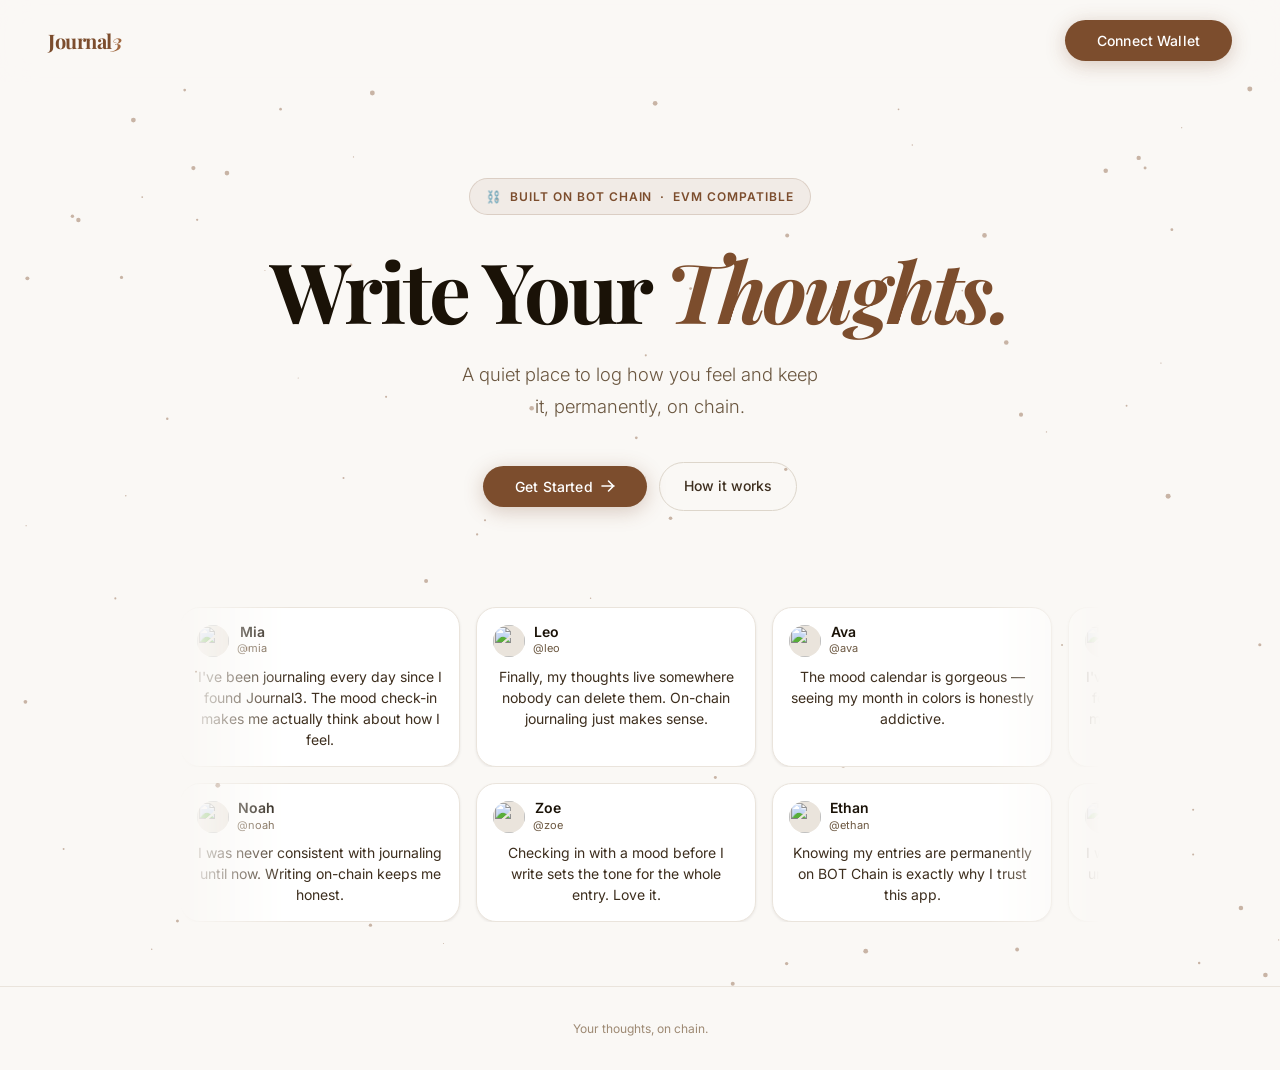
==== commit caa5a259: "feat: add Wallet Selection Modal UI" ====
--- a/index.html
+++ b/index.html
@@ -27,7 +27,7 @@
   <!-- Nav -->
   <nav class="landing-nav" id="landing-nav" role="navigation" aria-label="Site navigation">
     <div class="landing-logo" aria-label="Journal3">Journal<em>3</em></div>
-    <button class="btn-primary" id="nav-connect-btn" onclick="connectWallet()">
+    <button class="btn-primary" id="nav-connect-btn" onclick="openModal('wallet-modal')">
       Connect Wallet
     </button>
   </nav>
@@ -48,7 +48,7 @@
     </p>
 
     <div class="hero-cta-group">
-      <button class="btn-primary" id="hero-connect-btn" onclick="connectWallet()">
+      <button class="btn-primary" id="hero-connect-btn" onclick="openModal('wallet-modal')">
         Get Started
         <svg width="14" height="14" viewBox="0 0 14 14" fill="none" aria-hidden="true">
           <path d="M1 7h12M7.5 2l5 5-5 5" stroke="currentColor" stroke-width="1.6"
@@ -422,6 +422,28 @@
   </div>
 </div>
 
+<!-- ── Wallet Selection Modal ── -->
+<div class="modal-overlay" id="wallet-modal" role="dialog"
+     aria-modal="true" aria-labelledby="wallet-modal-title">
+  <div class="modal">
+    <h3 class="modal-title" id="wallet-modal-title">Connect Wallet</h3>
+    <p class="modal-subtitle">
+      Choose a network to connect to Journal3.
+    </p>
+    <div style="display: flex; flex-direction: column; gap: 12px; margin-top: 24px;">
+      <button class="btn-secondary" style="width: 100%; justify-content: center;" onclick="connectWallet()">
+        Connect MetaMask (BOT Chain)
+      </button>
+      <button class="btn-secondary" style="width: 100%; justify-content: center;" onclick="connectFreighter()">
+        Connect Freighter (Stellar Testnet)
+      </button>
+    </div>
+    <div class="modal-actions">
+      <button class="btn-ghost" onclick="closeModal('wallet-modal')">Cancel</button>
+    </div>
+  </div>
+</div>
+
 <!-- ── MetaMask Not Found Modal ── -->
 <div class="modal-overlay" id="metamask-modal" role="dialog"
      aria-modal="true" aria-labelledby="mm-modal-title">
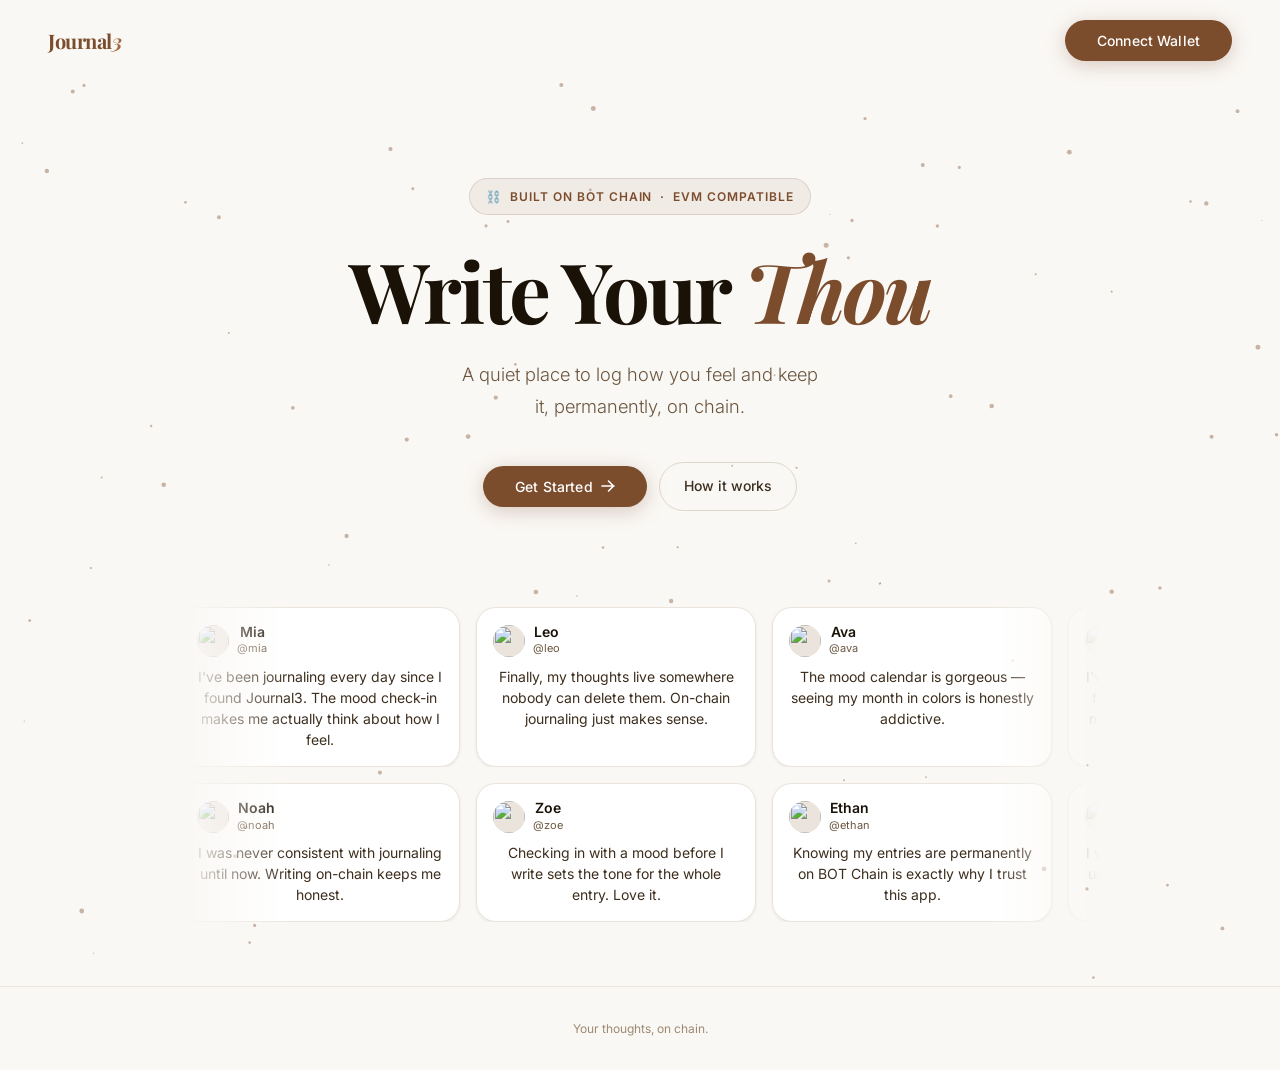
==== commit 8579ff73: "feat: add Stellar Panel UI and navigation" ====
--- a/index.html
+++ b/index.html
@@ -267,6 +267,20 @@
         <path d="M8 14s1.5 2 4 2 4-2 4-2"></path>
         <line x1="9" y1="9" x2="9.01" y2="9"></line>
         <line x1="15" y1="9" x2="15.01" y2="9"></line>
+      </svg>
+    </button>
+
+    <!-- Stellar -->
+    <button class="sidebar-btn"
+            id="nav-stellar"
+            data-panel="stellar"
+            data-tip="Stellar"
+            onclick="navigateTo('stellar')"
+            aria-label="Stellar Transaction">
+      <svg viewBox="0 0 24 24" fill="none" stroke="currentColor" stroke-width="2" stroke-linecap="round" stroke-linejoin="round">
+        <circle cx="12" cy="12" r="10"></circle>
+        <line x1="2" y1="12" x2="22" y2="12"></line>
+        <path d="M12 2a15.3 15.3 0 0 1 4 10 15.3 15.3 0 0 1-4 10 15.3 15.3 0 0 1-4-10 15.3 15.3 0 0 1 4-10z"></path>
       </svg>
     </button>
 
@@ -319,6 +333,11 @@
           <div class="wallet-dot" aria-hidden="true"></div>
           <span id="wallet-address-short">0x···</span>
         </div>
+        <div class="wallet-chip" id="stellar-wallet-chip" aria-live="polite" style="display:none; background: #e0f2fe; color: #0284c7; border: 1px solid #bae6fd;">
+          <div class="wallet-dot" style="background: #0284c7;" aria-hidden="true"></div>
+          <span id="stellar-address-short">G···</span>
+          <span id="stellar-balance" style="font-weight: bold; margin-left: 6px;">0 XLM</span>
+        </div>
       </div>
     </div>
 
@@ -352,6 +371,30 @@
       <p class="panel-subtitle">Manage your Journal3 profile and preferences.</p>
       <div id="settings-content"></div>
     </section>
+
+    <!-- ── Stellar Panel ── -->
+    <section class="panel" id="panel-stellar" aria-label="Stellar">
+      <h2 class="panel-title">Stellar Transaction Flow</h2>
+      <p class="panel-subtitle">Send a testnet XLM transaction using your Freighter wallet.</p>
+      <div id="stellar-content">
+        <div class="write-form">
+          <div class="form-group">
+            <label class="form-label">Send XLM to Address</label>
+            <input type="text" id="stellar-tx-to" class="form-textarea" style="min-height: 40px; height: 40px;" placeholder="G... (Leave blank to send to yourself)" />
+          </div>
+          <div class="form-group">
+            <label class="form-label">Amount (XLM)</label>
+            <input type="number" id="stellar-tx-amount" class="form-textarea" style="min-height: 40px; height: 40px;" placeholder="1.0" value="1.0" />
+          </div>
+          <div class="form-actions">
+            <button class="btn-save" id="stellar-send-btn" type="button" onclick="handleStellarSend()">
+              Send XLM 🚀
+            </button>
+          </div>
+        </div>
+      </div>
+    </section>
+
 
   </main>
 </div>
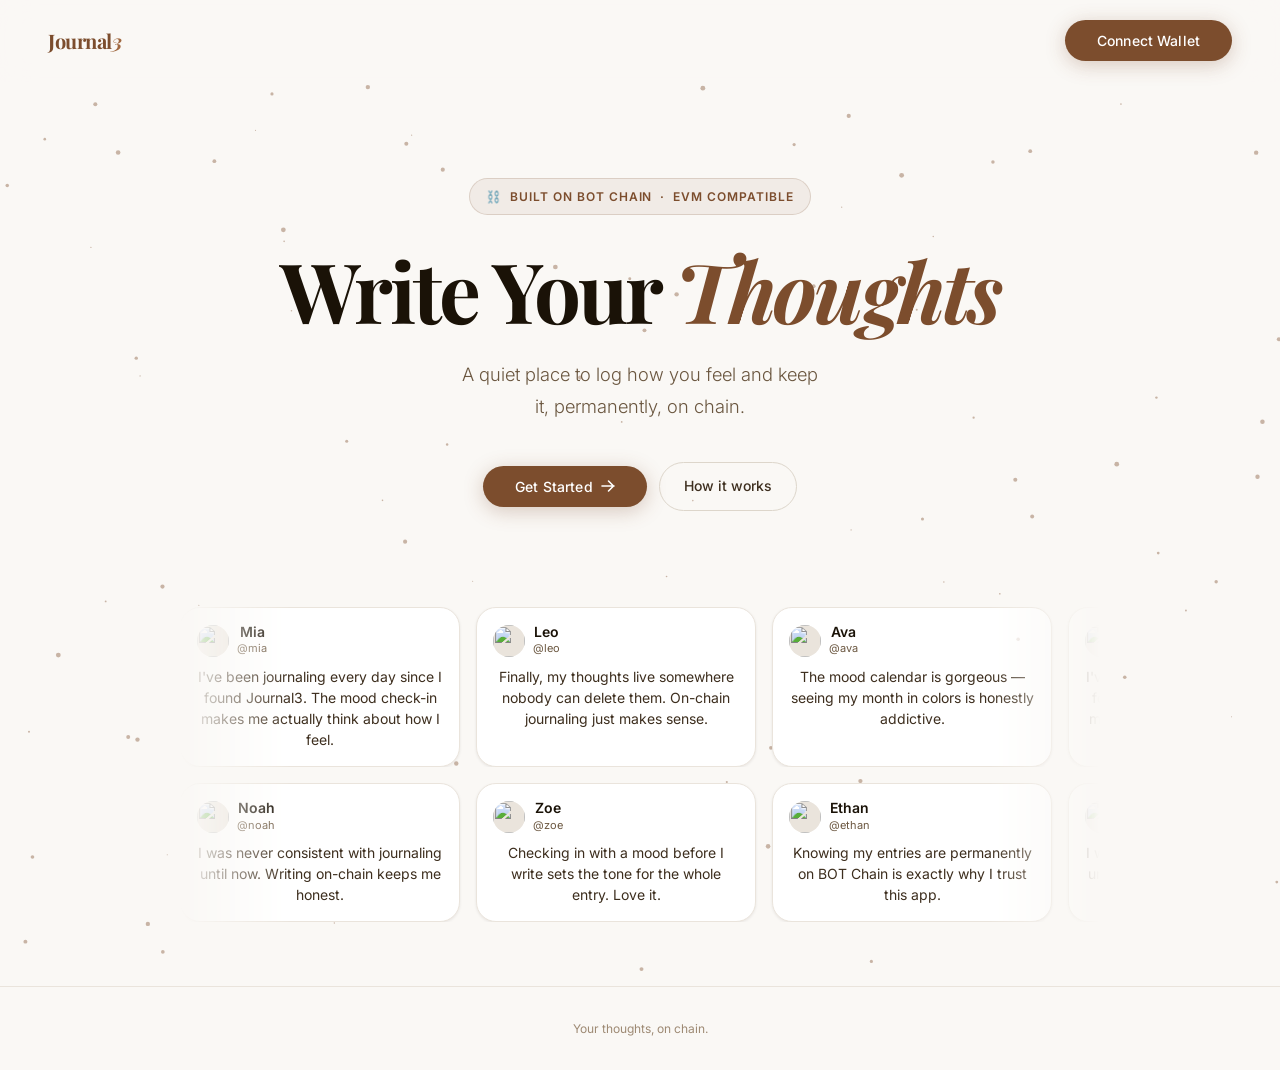
==== commit 082fefd2: "feat: add individual disconnect functionality for Freighter wallet" ====
--- a/index.html
+++ b/index.html
@@ -391,6 +391,7 @@
               Send XLM 🚀
             </button>
           </div>
+          <button class="btn-ghost" onclick="disconnectFreighter()" style="margin-top: 16px; width: 100%; color: var(--error);">Disconnect Freighter</button>
         </div>
       </div>
     </section>
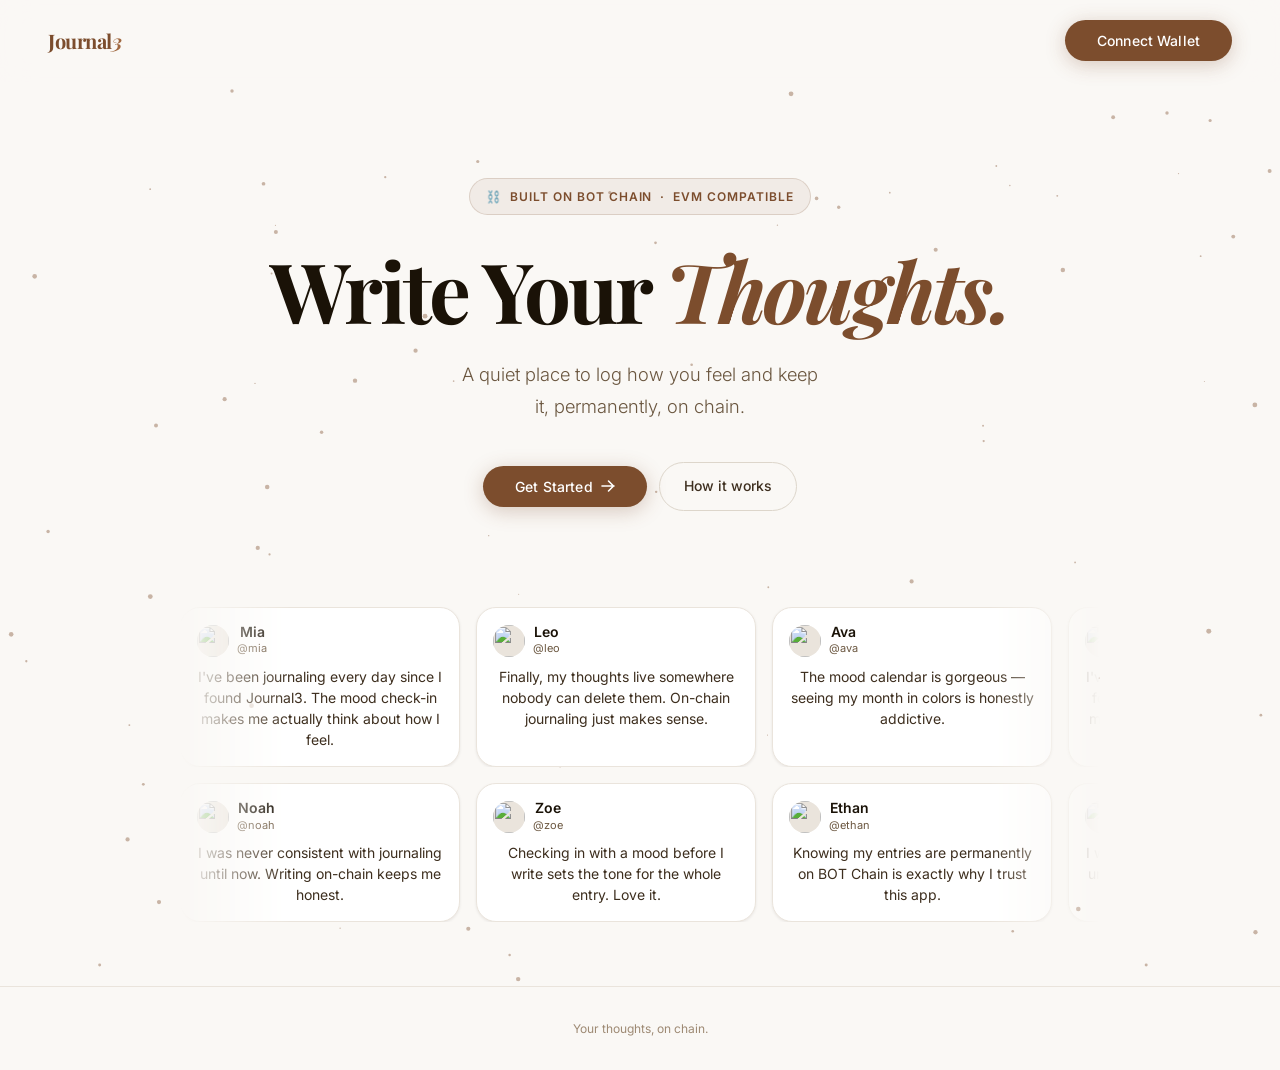
==== commit e1db162d: "feat: show connection state in Wallet Selection Modal" ====
--- a/index.html
+++ b/index.html
@@ -475,10 +475,10 @@
       Choose a network to connect to Journal3.
     </p>
     <div style="display: flex; flex-direction: column; gap: 12px; margin-top: 24px;">
-      <button class="btn-secondary" style="width: 100%; justify-content: center;" onclick="connectWallet()">
+      <button id="btn-connect-mm" class="btn-secondary" style="width: 100%; justify-content: center;" onclick="connectWallet()">
         Connect MetaMask (BOT Chain)
       </button>
-      <button class="btn-secondary" style="width: 100%; justify-content: center;" onclick="connectFreighter()">
+      <button id="btn-connect-fr" class="btn-secondary" style="width: 100%; justify-content: center;" onclick="connectFreighter()">
         Connect Freighter (Stellar Testnet)
       </button>
     </div>
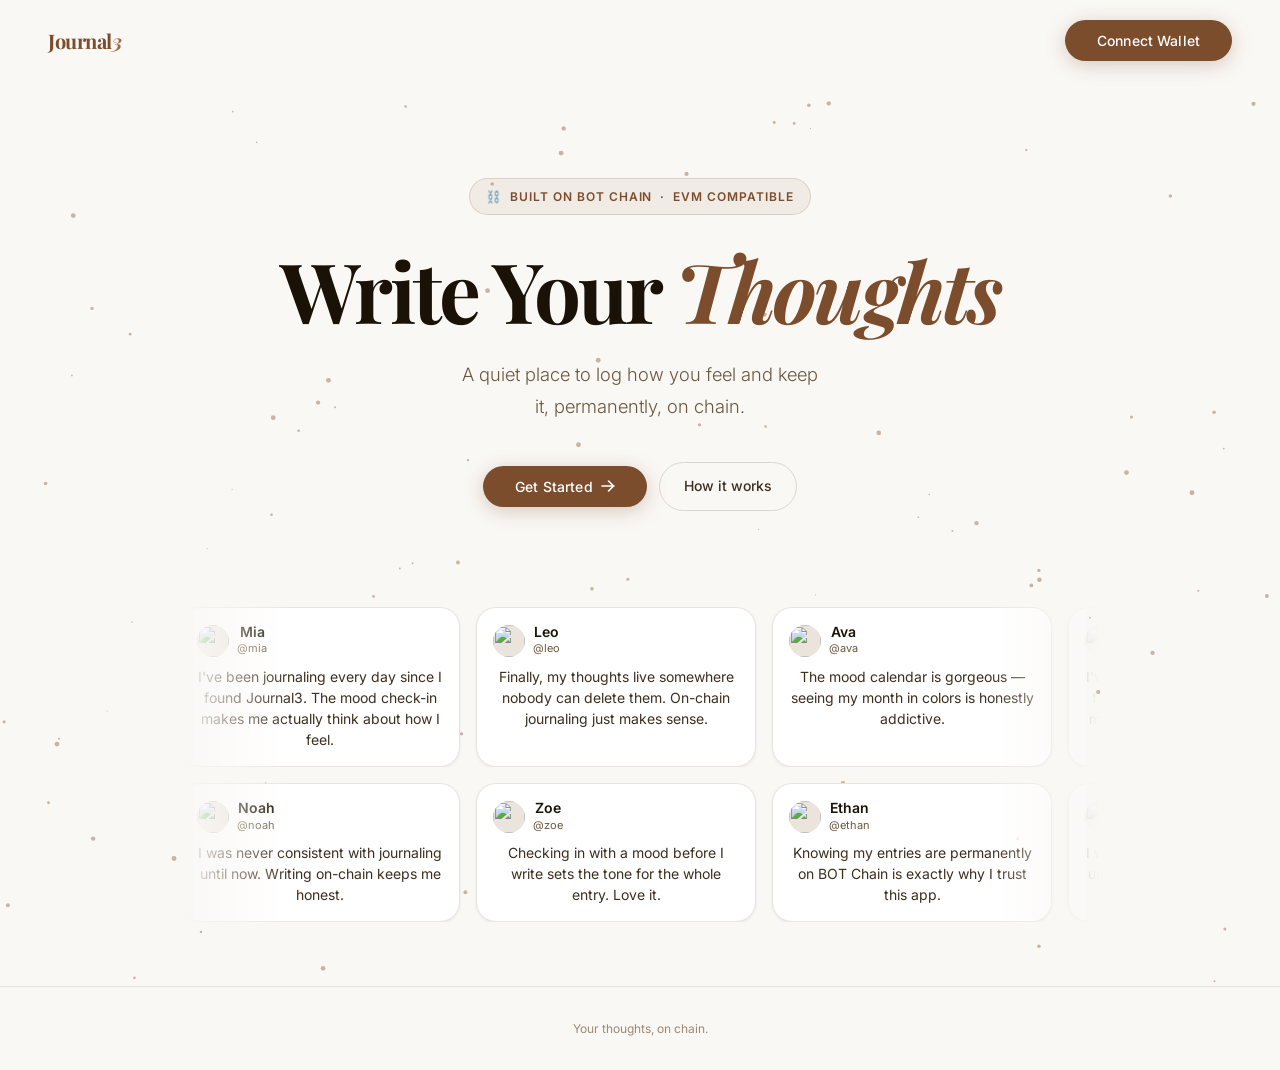
==== commit 7c8df046: "style: add icon to Stellar Panel title" ====
--- a/index.html
+++ b/index.html
@@ -374,7 +374,7 @@
 
     <!-- ── Stellar Panel ── -->
     <section class="panel" id="panel-stellar" aria-label="Stellar">
-      <h2 class="panel-title">Stellar Transaction Flow</h2>
+      <h2 class="panel-title">🚀 Stellar Transaction Flow</h2>
       <p class="panel-subtitle">Send a testnet XLM transaction using your Freighter wallet.</p>
       <div id="stellar-content">
         <div class="write-form">
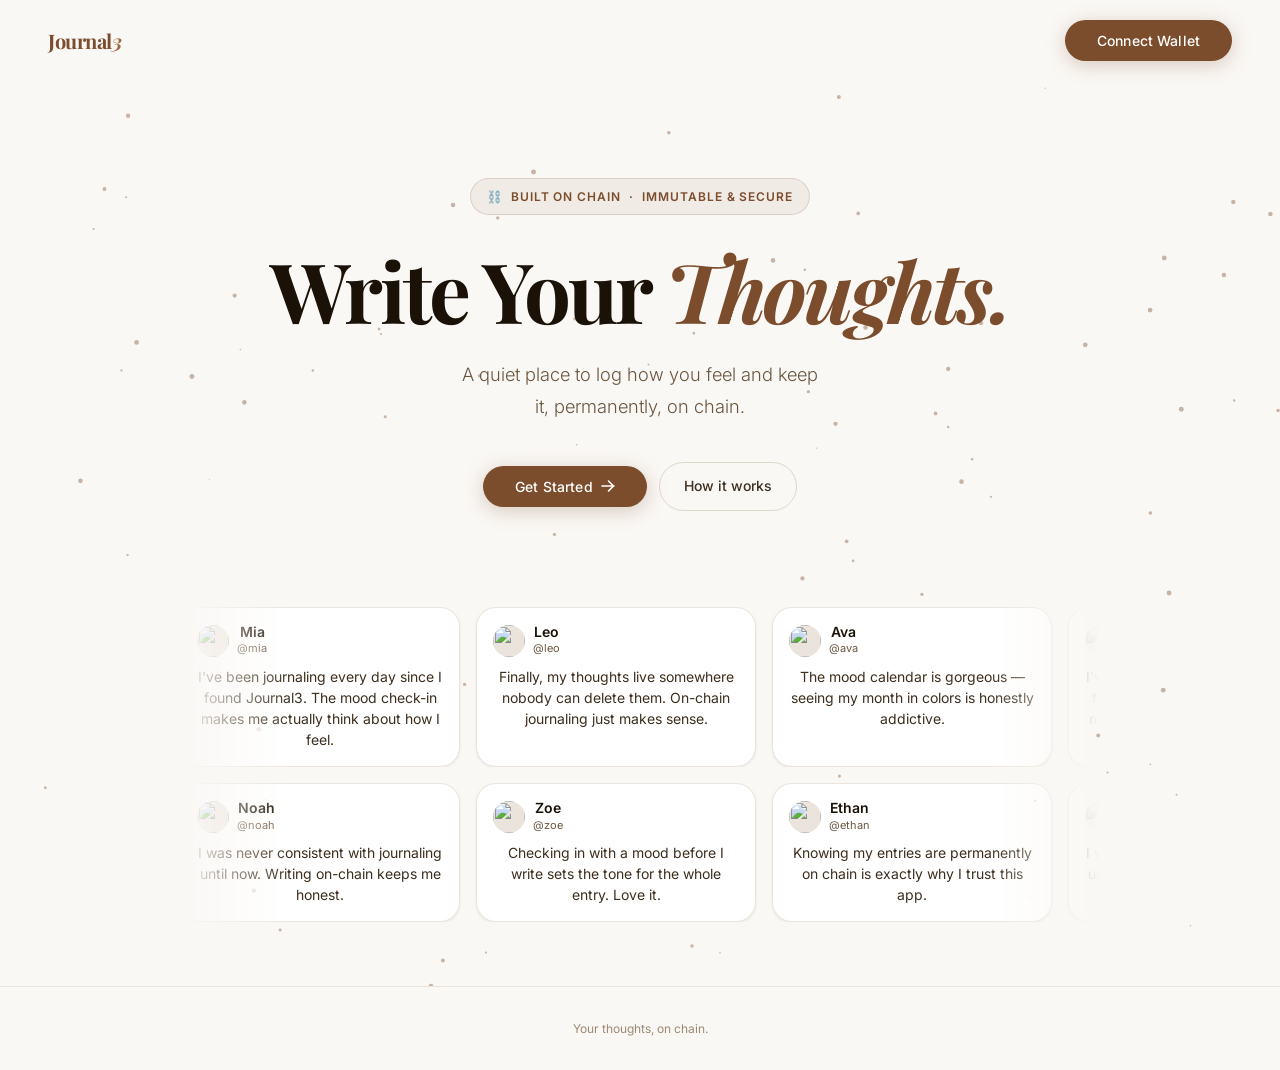
==== commit 51d88851: "style: remove BOT Chain references from hero section" ====
--- a/index.html
+++ b/index.html
@@ -4,10 +4,10 @@
   <meta charset="UTF-8" />
   <meta name="viewport" content="width=device-width, initial-scale=1.0" />
   <title>Journal3 — Your thoughts, on chain.</title>
-  <meta name="description" content="A daily journaling mini-dApp on BOT Chain. Log your mood, write your thoughts, attach a photo, and optionally mint your entries as NFTs." />
+  <meta name="description" content="A daily journaling mini-dApp on chain. Log your mood, write your thoughts, attach a photo, and optionally mint your entries as NFTs." />
   <meta name="theme-color" content="#FAF8F5" />
   <meta property="og:title" content="Journal3" />
-  <meta property="og:description" content="Your daily journal, permanently on BOT Chain." />
+  <meta property="og:description" content="Your daily journal, permanently on chain." />
   <meta property="og:type" content="website" />
 
   <!-- Google Fonts (preloaded in CSS; listed here for preconnect) -->
@@ -35,8 +35,8 @@
   <!-- Hero -->
   <div class="landing-hero" role="main">
     <canvas id="particles-canvas" class="particles-canvas"></canvas>
-    <span class="hero-eyebrow" aria-label="Built on BOT Chain">
-      ⛓️ &nbsp;Built on BOT Chain &nbsp;·&nbsp; EVM Compatible
+    <span class="hero-eyebrow" aria-label="Built on chain">
+      ⛓️ &nbsp;Built On Chain &nbsp;·&nbsp; Immutable & Secure
     </span>
 
     <h1 class="hero-headline" id="hero-headline-text">
@@ -155,7 +155,7 @@
                 <span class="review-user">@ethan</span>
               </div>
             </div>
-            <p class="review-body">Knowing my entries are permanently on BOT Chain is exactly why I trust this app.</p>
+            <p class="review-body">Knowing my entries are permanently on chain is exactly why I trust this app.</p>
           </div>
           <div class="review-card">
             <div class="review-head">
@@ -185,7 +185,7 @@
                 <span class="review-user">@ethan</span>
               </div>
             </div>
-            <p class="review-body">Knowing my entries are permanently on BOT Chain is exactly why I trust this app.</p>
+            <p class="review-body">Knowing my entries are permanently on chain is exactly why I trust this app.</p>
           </div>
         </div>
       </div>
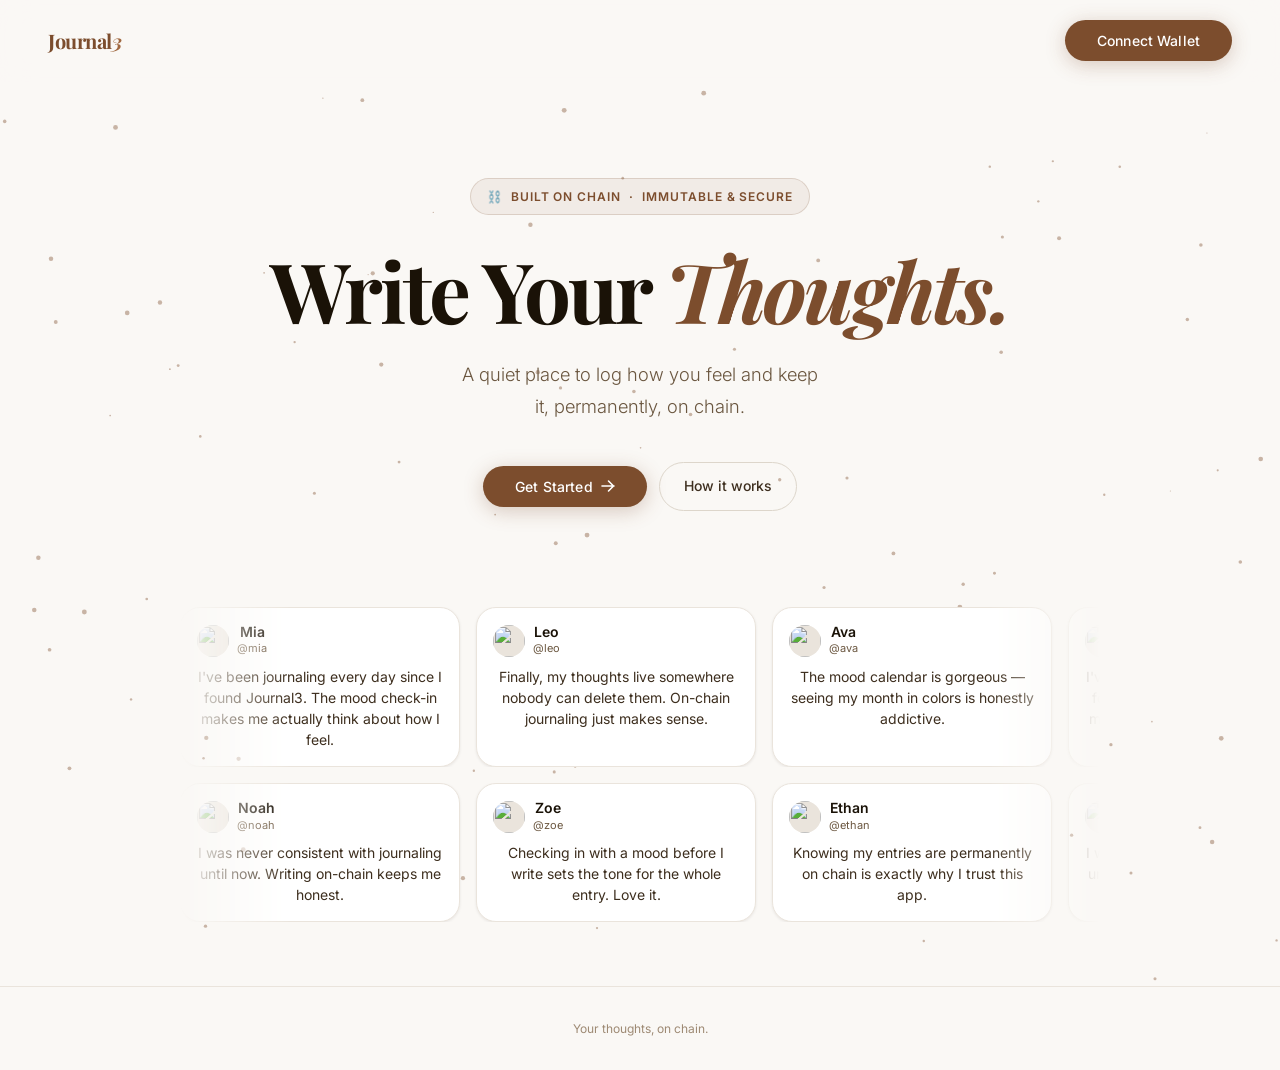
==== commit 16a71b3f: "style: simplify wallet connect button text" ====
--- a/index.html
+++ b/index.html
@@ -476,10 +476,10 @@
     </p>
     <div style="display: flex; flex-direction: column; gap: 12px; margin-top: 24px;">
       <button id="btn-connect-mm" class="btn-secondary" style="width: 100%; justify-content: center;" onclick="connectWallet()">
-        Connect MetaMask (BOT Chain)
+        Metamask
       </button>
       <button id="btn-connect-fr" class="btn-secondary" style="width: 100%; justify-content: center;" onclick="connectFreighter()">
-        Connect Freighter (Stellar Testnet)
+        Freighter
       </button>
     </div>
     <div class="modal-actions">
